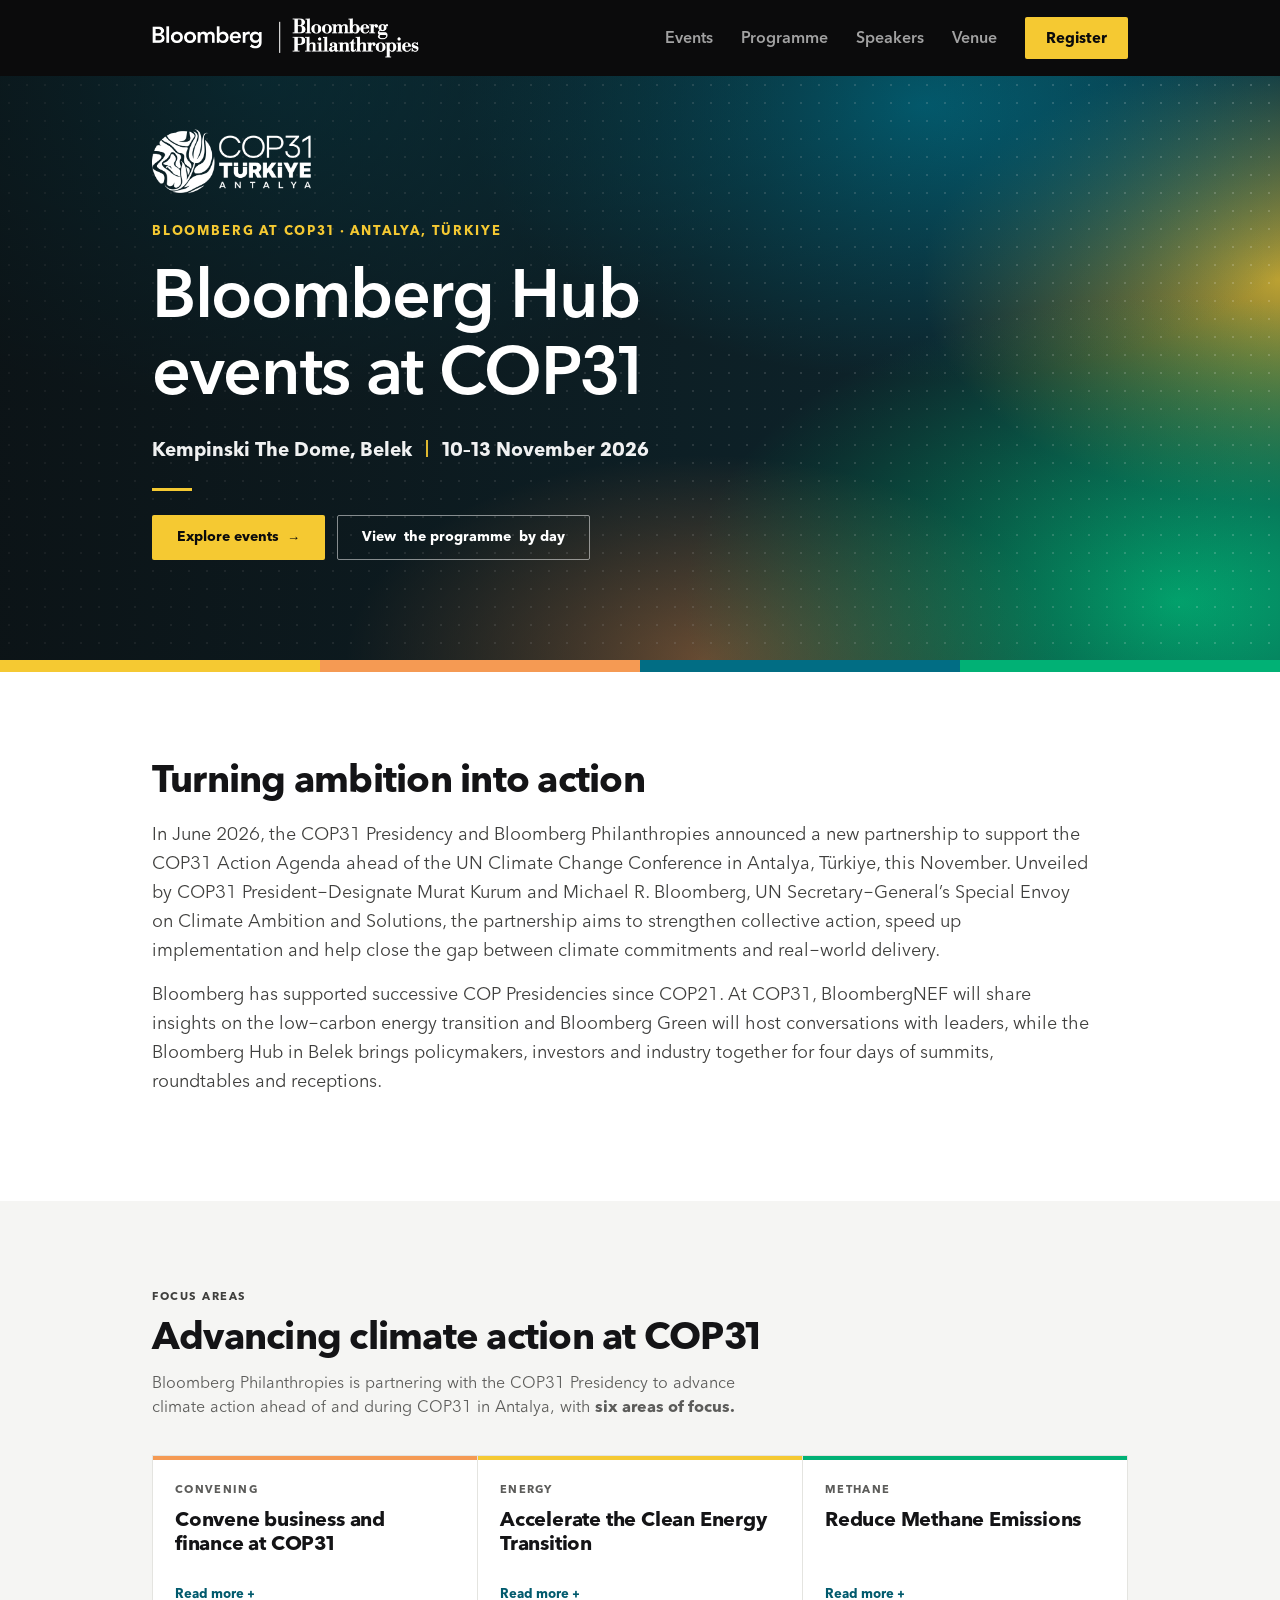
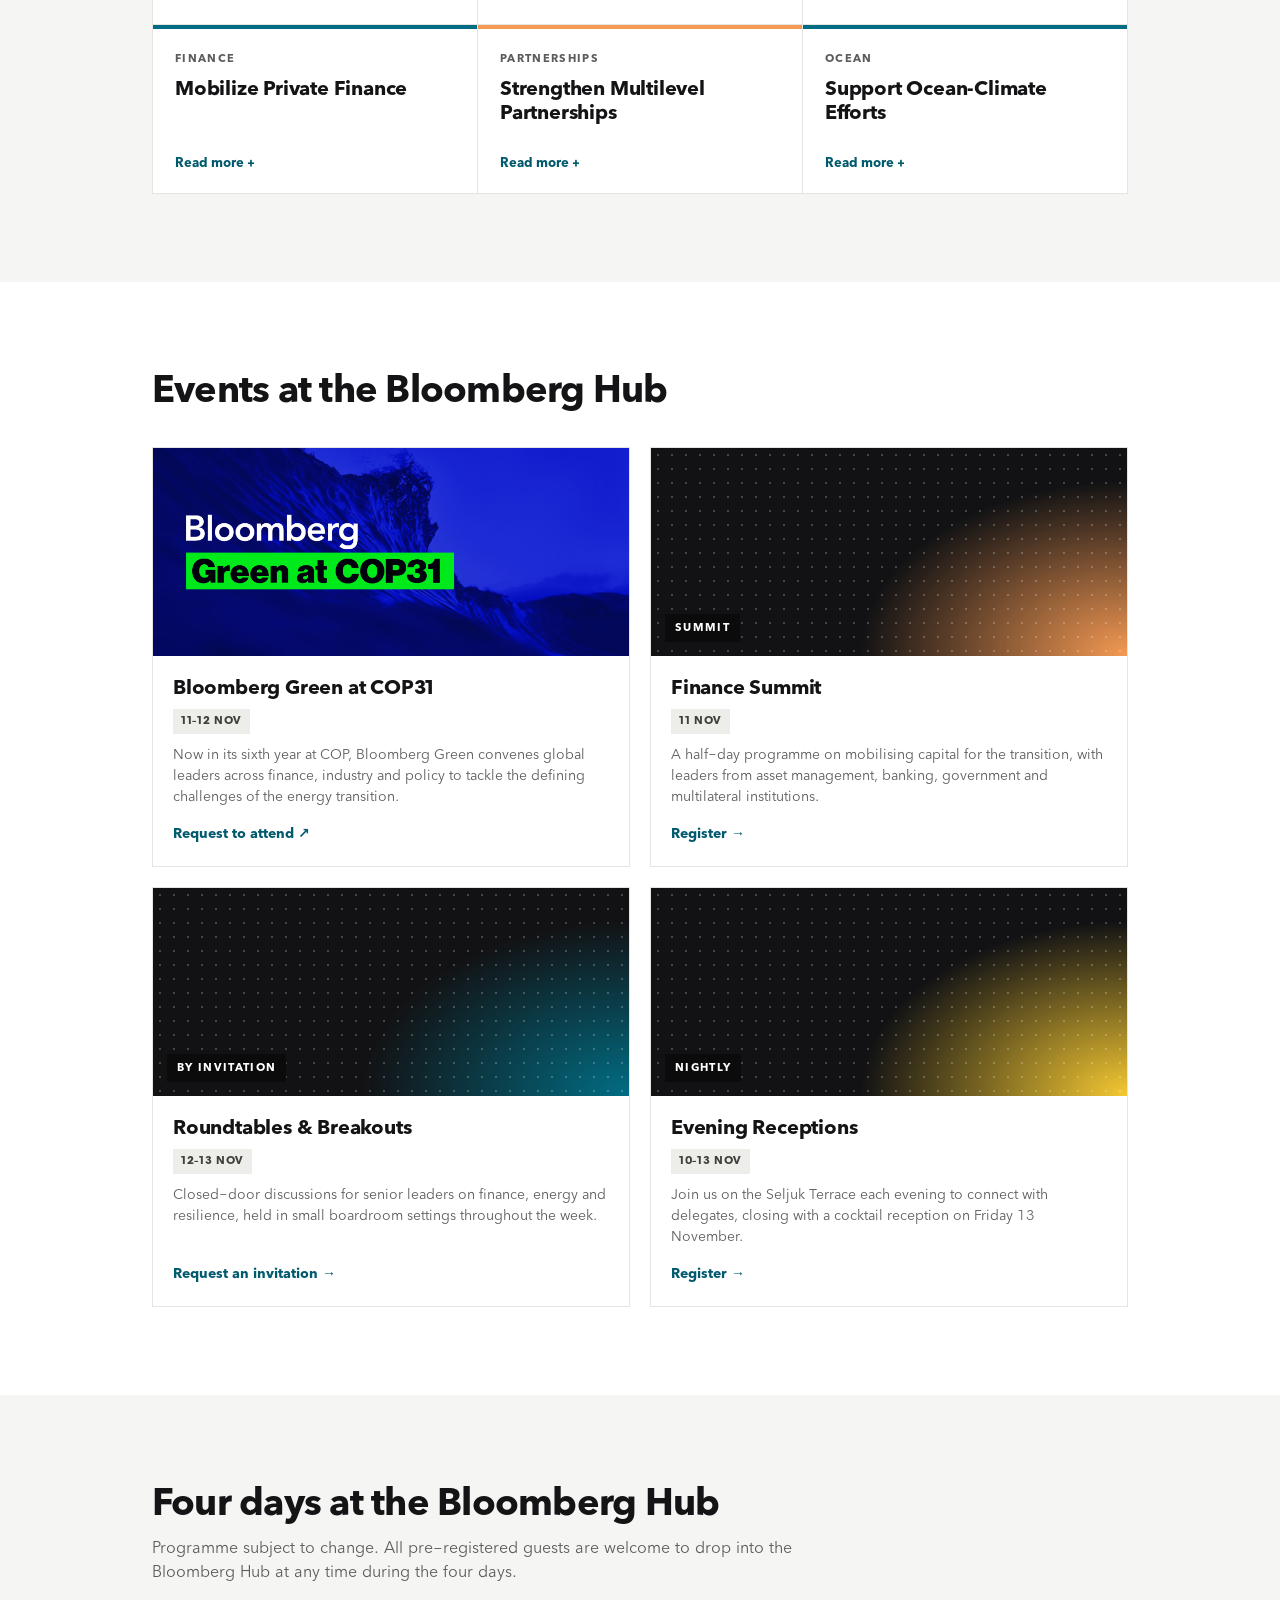
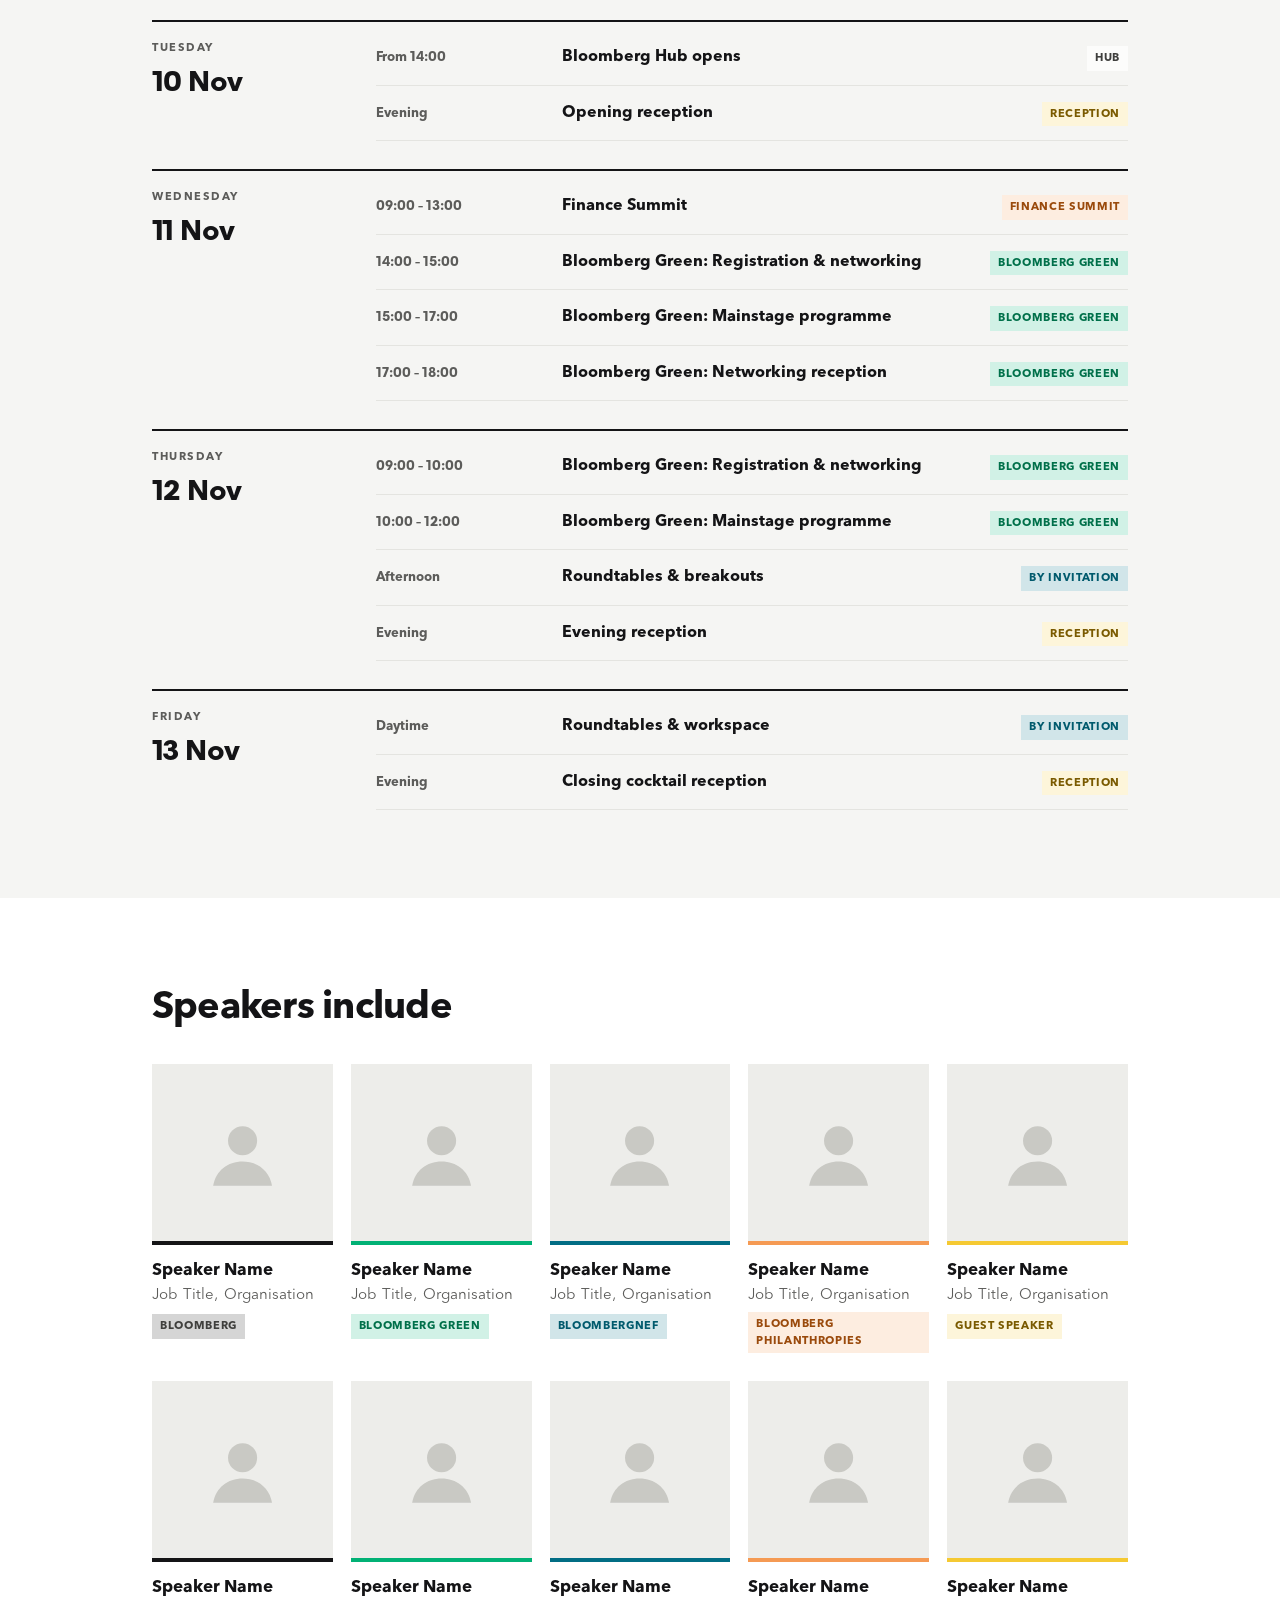
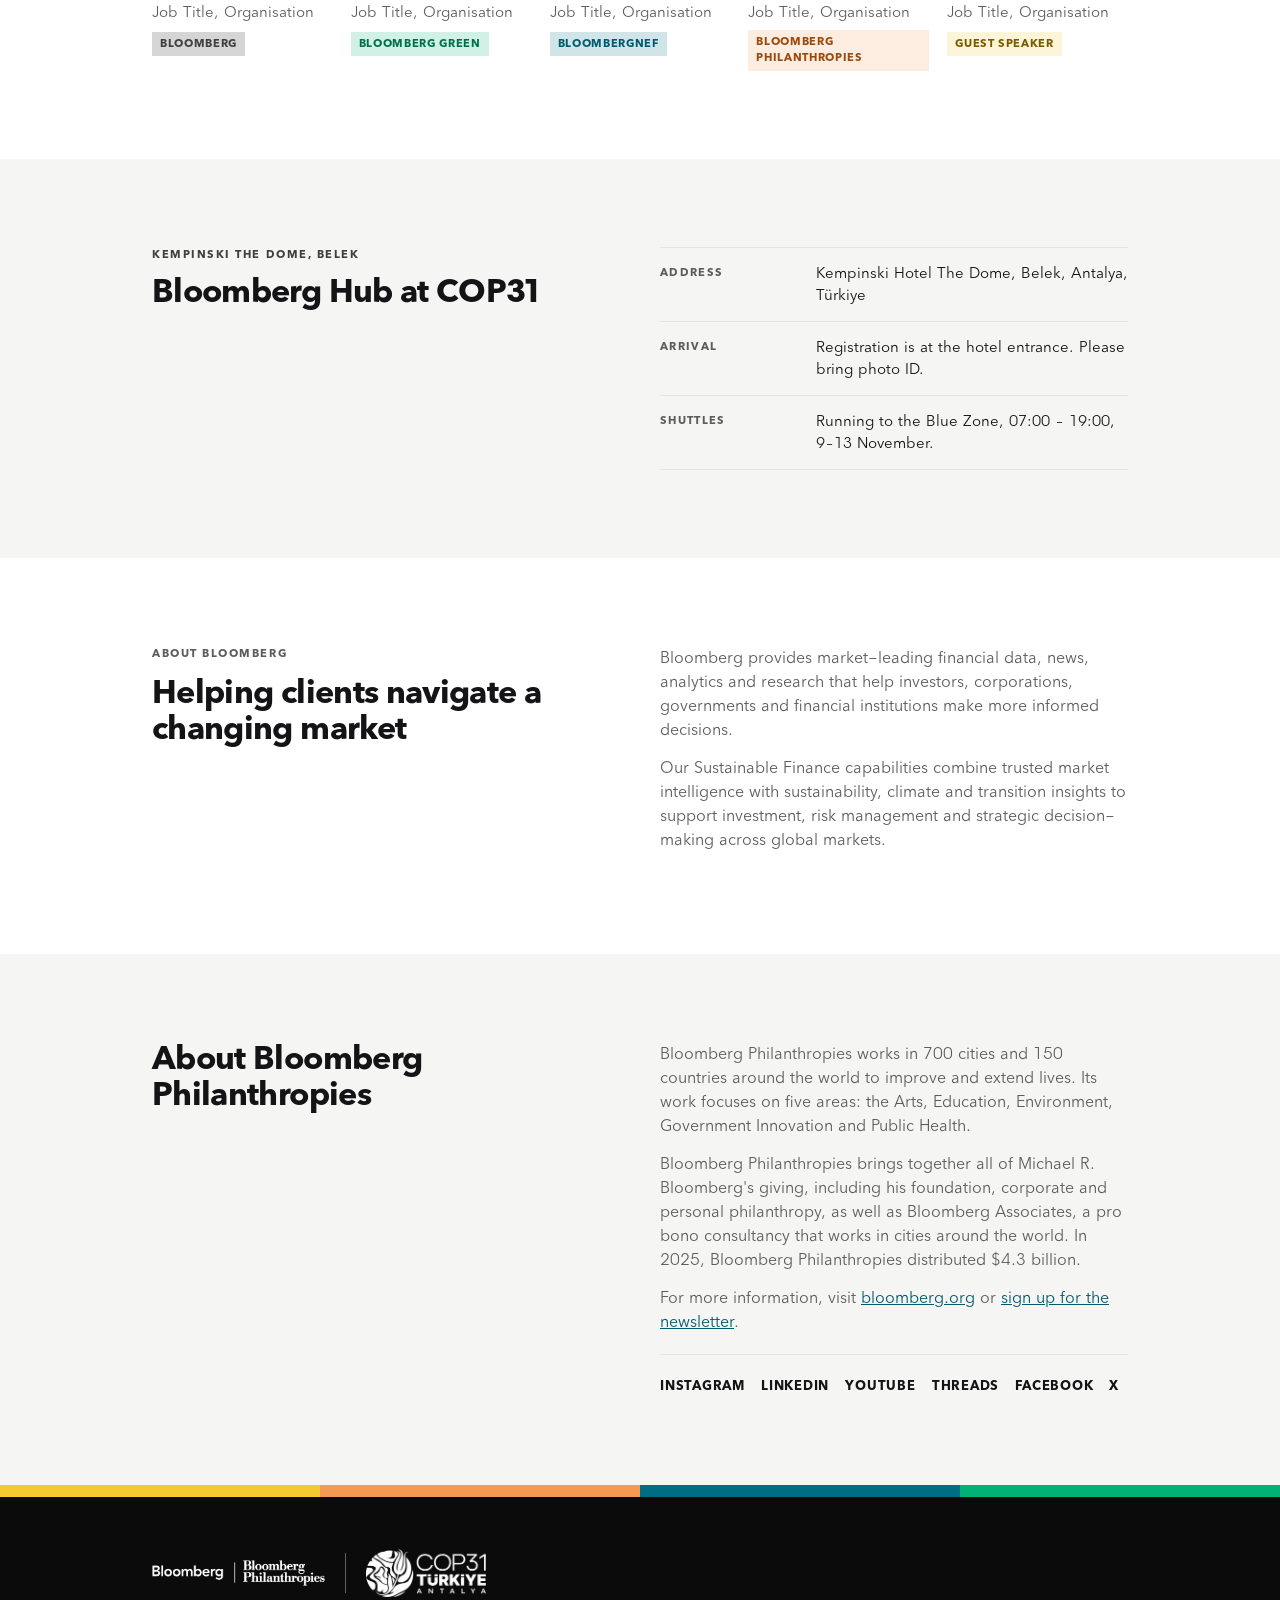
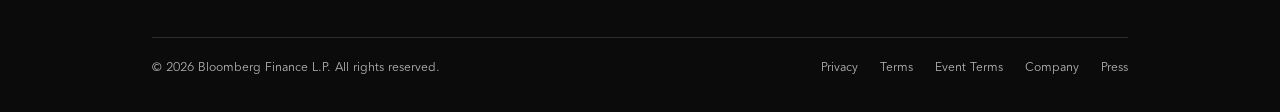
==== index.html @ d419af90 "Social share card" ====
<!doctype html>
<html lang="en">
<head>
  <meta charset="utf-8">
  <meta name="viewport" content="width=device-width, initial-scale=1">
  <title>Bloomberg at COP31 | Antalya, Türkiye</title>
  <meta name="description" content="Bloomberg at COP31 in Antalya, Türkiye, 10–13 November 2026: Bloomberg Green at COP31, the Finance Summit, roundtables and evening receptions.">
  <meta property="og:type" content="website">
  <meta property="og:site_name" content="Bloomberg Hub at COP31">
  <meta property="og:title" content="Bloomberg Hub events at COP31">
  <meta property="og:description" content="Join Bloomberg at the Bloomberg Hub, Kempinski The Dome, Belek, 10–13 November 2026: Bloomberg Green at COP31, the Finance Summit, roundtables and evening receptions.">
  <meta property="og:url" content="https://market-partner-sites.github.io/cop-31-hub/">
  <meta property="og:image" content="https://market-partner-sites.github.io/cop-31-hub/assets/social-card.jpg">
  <meta property="og:image:width" content="1200">
  <meta property="og:image:height" content="630">
  <meta property="og:image:alt" content="Bloomberg Hub events at COP31 – Kempinski The Dome, Belek, 10–13 November 2026">
  <meta name="twitter:card" content="summary_large_image">
  <meta name="twitter:title" content="Bloomberg Hub events at COP31">
  <meta name="twitter:description" content="Join Bloomberg at the Bloomberg Hub, Kempinski The Dome, Belek, 10–13 November 2026: Bloomberg Green at COP31, the Finance Summit, roundtables and evening receptions.">
  <meta name="twitter:image" content="https://market-partner-sites.github.io/cop-31-hub/assets/social-card.jpg">
  <link rel="icon" href="assets/favicon.ico" sizes="any">
  <link rel="icon" type="image/png" sizes="32x32" href="assets/favicon-32.png">
  <meta name="theme-color" content="#000000">
  <link rel="stylesheet" href="assets/styles.css">
</head>
<body>
<a class="skip" href="#main">Skip to content</a>

<header class="topnav">
  <div class="container">
    <a class="brand" href="index.html" aria-label="Bloomberg at COP31 home">
      <img src="assets/bloomberg-lockup-white.png" alt="Bloomberg | Bloomberg Philanthropies">
    </a>
    <button type="button" class="menu-toggle" aria-expanded="false" aria-controls="site-menu" aria-label="Open menu">
      <span></span><span></span><span></span>
    </button>
    <nav class="menu" id="site-menu" aria-label="Main">
      <a href="#events">Events</a>
      <a href="#programme">Programme</a>
      <a href="#speakers">Speakers</a>
      <a href="#venue">Venue</a>
      <a class="btn btn-accent btn-sm" href="#events">Register</a>
    </nav>
  </div>
</header>

<main id="main">

  <!-- ============ HERO ============ -->
  <section class="hero" aria-labelledby="hero-title">
    <div class="hero-media" aria-hidden="true"></div>
    <div class="container">
      <div class="hero-inner">
        <img class="hero-logo" src="assets/cop31-logo-white.png" alt="COP31 Türkiye Antalya">
        <p class="eyebrow">Bloomberg at COP31<span class="hide-mobile"> · Antalya, Türkiye</span></p>
        <h1 id="hero-title">Bloomberg Hub<br> events at COP31</h1>
        <p class="sub">Kempinski The Dome, Belek<span class="sub-sep" aria-hidden="true"></span><span class="visually-hidden">, </span><span class="sub-date">10–13 November 2026</span></p>
        <hr class="rule">
        <div class="actions">
          <a class="btn btn-accent" href="#events">Explore events <span class="arr" aria-hidden="true">→</span></a>
          <a class="btn btn-ghost" href="#programme">View<span class="hide-mobile"> the programme</span> by day</a>
        </div>
      </div>
    </div>
  </section>
  <div class="band" aria-hidden="true"><i></i><i></i><i></i><i></i></div>

  <!-- ============ INTRO ============
       Written from the bloomberg.org press release announcing the COP31
       Presidency / Bloomberg Philanthropies partnership (24 June 2026). -->
  <section class="section intro" aria-labelledby="intro-title">
    <div class="container intro-single">
      <h2 class="h2" id="intro-title">Turning ambition into action</h2>
        <p class="desktop-only">In June 2026, the COP31 Presidency and Bloomberg Philanthropies announced a new partnership to support the COP31 Action Agenda ahead of the UN Climate Change Conference in Antalya, Türkiye, this November. Unveiled by COP31 President-Designate Murat Kurum and Michael R. Bloomberg, UN Secretary-General’s Special Envoy on Climate Ambition and Solutions, the partnership aims to strengthen collective action, speed up implementation and help close the gap between climate commitments and real-world delivery.</p>
        <p class="desktop-only">Bloomberg has supported successive COP Presidencies since COP21. At COP31, BloombergNEF will share insights on the low-carbon energy transition and Bloomberg Green will host conversations with leaders, while the Bloomberg Hub in Belek brings policymakers, investors and industry together for four days of summits, roundtables and receptions.</p>
        <p class="mobile-only">In June 2026, the COP31 Presidency and Bloomberg Philanthropies announced a partnership to support the COP31 Action Agenda in Antalya. Unveiled by COP31 President-Designate Murat Kurum and Michael R. Bloomberg, it aims to speed up implementation and close the gap between climate commitments and real-world delivery.</p>
        <p class="mobile-only">Bloomberg has supported successive COP Presidencies since COP21. At COP31, BloombergNEF, Bloomberg Green and the Bloomberg Hub in Belek bring policymakers, investors and industry together for four days of summits, roundtables and receptions.</p>
    </div>
  </section>

  <!-- ============ FOCUS AREAS ============
       Text from the bloomberg.org press release "COP31 Presidency and Bloomberg
       Philanthropies Announce Partnership to Advance Climate Action Ahead of COP31
       in Antalya" (24 June 2026), as supplied by the client team.
       Card text opens in a modal (#focus-modal); full original text is used. -->
  <section class="section paper" aria-labelledby="themes-title">
    <div class="container">
      <div class="section-head">
        <p class="eyebrow">Focus areas</p>
        <h2 class="h2" id="themes-title">Advancing climate action at COP31</h2>
        <p class="lead">Bloomberg Philanthropies is partnering with the COP31 Presidency to advance climate action ahead of and during COP31 in Antalya, with <strong>six areas of focus.</strong></p>
      </div>
      <div class="themes">
        <button type="button" class="theme" style="--c:var(--orange)" data-focus="focus-1" aria-haspopup="dialog">
          <span class="num">Convening</span>
          <span class="theme-title">Convene business and finance at COP31</span>
          <span class="theme-more">Read more <span aria-hidden="true">+</span></span>
          <template id="focus-1"><p class="num">Convening</p><h3>Convene business and finance at COP31</h3><p>Building on successful engagement at previous COPs, Bloomberg Philanthropies will work with the COP31 Presidency and partners to bring together policymakers, investors, financial institutions, and industry leaders to strengthen collaboration and help mobilize transition finance in support of COP31 priorities, particularly across emerging markets and developing economies. This will complement the COP31 Presidency’s efforts to establish and operationalize the Climate Implementation Bridge (CIB), which seeks to connect climate ambition with implementation by mobilizing investment, advancing practical solutions, and fostering collaboration across sectors and stakeholders.</p></template>
        </button>
        <button type="button" class="theme" style="--c:var(--yellow)" data-focus="focus-2" aria-haspopup="dialog">
          <span class="num">Energy</span>
          <span class="theme-title">Accelerate the Clean Energy Transition</span>
          <span class="theme-more">Read more <span aria-hidden="true">+</span></span>
          <template id="focus-2"><p class="num">Energy</p><h3>Accelerate the Clean Energy Transition</h3><p>The partnership will support COP31 priorities focused on renewable energy deployment and electrification. Through partnerships, convenings, and data-driven analysis, Bloomberg Philanthropies will help strengthen the clean energy industry’s ability to attract investment, inform energy planning and policy decisions, and accelerate implementation in support of a just energy transition.</p></template>
        </button>
        <button type="button" class="theme" style="--c:var(--green)" data-focus="focus-3" aria-haspopup="dialog">
          <span class="num">Methane</span>
          <span class="theme-title">Reduce Methane Emissions</span>
          <span class="theme-more">Read more <span aria-hidden="true">+</span></span>
          <template id="focus-3"><p class="num">Methane</p><h3>Reduce Methane Emissions</h3><p>Bloomberg Philanthropies will support efforts to reduce methane emissions from urban waste systems and across sectors by strengthening emissions detection and monitoring, expanding access to real-time data, supporting rapid response to super-emitter events, and engaging governments and industry to accelerate mitigation.</p></template>
        </button>
        <button type="button" class="theme" style="--c:var(--teal)" data-focus="focus-4" aria-haspopup="dialog">
          <span class="num">Finance</span>
          <span class="theme-title">Mobilize Private Finance</span>
          <span class="theme-more">Read more <span aria-hidden="true">+</span></span>
          <template id="focus-4"><p class="num">Finance</p><h3>Mobilize Private Finance</h3><p>In support of the COP31 Presidency’s efforts, Bloomberg Philanthropies – alongside the Glasgow Financial Alliance for Net Zero (GFANZ) and the Global Capacity Building Coalition (GCBC) – will convene leaders from business, finance, and government to help scale investment in clean energy, industry, and infrastructure. These efforts will focus on strengthening enabling environments, advancing industrial decarbonization, building capacity in emerging markets, and increasing investment opportunities in climate transition and resilience, including through country platforms like the Türkiye Industrial Decarbonization Investment Platform (TIDIP).</p></template>
        </button>
        <button type="button" class="theme" style="--c:var(--orange)" data-focus="focus-5" aria-haspopup="dialog">
          <span class="num">Partnerships</span>
          <span class="theme-title">Strengthen Multilevel Partnerships</span>
          <span class="theme-more">Read more <span aria-hidden="true">+</span></span>
          <template id="focus-5"><p class="num">Partnerships</p><h3>Strengthen Multilevel Partnerships</h3><p>Bloomberg Philanthropies will support collaboration between national and subnational governments through the Coalition for High Ambition Multilevel Partnerships (CHAMP) for Climate Action, helping integrate climate-resilient and sustainable cities and urban waste solutions into broader climate and economic priorities.</p></template>
        </button>
        <button type="button" class="theme" style="--c:var(--teal)" data-focus="focus-6" aria-haspopup="dialog">
          <span class="num">Ocean</span>
          <span class="theme-title">Support Ocean-Climate Efforts</span>
          <span class="theme-more">Read more <span aria-hidden="true">+</span></span>
          <template id="focus-6"><p class="num">Ocean</p><h3>Support Ocean-Climate Efforts</h3><p>Bloomberg Philanthropies will convene partners and elevate the Ocean Pavilion as a platform for science-based ocean-climate solutions, helping make COP31 a milestone for integrating ocean priorities into climate implementation. Priorities will include ocean governance, Blue NDCs, ocean-climate finance, marine protection and resilience, offshore renewable energy, and clean shipping.</p></template>
        </button>
      </div>
    </div>
  </section>

  <!-- ============ EVENTS ============ -->
  <section class="section" id="events" aria-labelledby="events-title">
    <div class="container">
      <div class="section-head">
        <h2 class="h2" id="events-title">Events at the Bloomberg Hub</h2>
      </div>
      <div class="cards">
      <a class="card" href="https://events.bloomberglive.com/event/green-cop-31/summary?RefId=web-tile" target="_blank" rel="noopener" style="--c:var(--green)">
        <div class="thumb thumb-green"><img src="assets/bloomberg-green-cop31-logo.png" alt="Bloomberg Green at COP31"></div>
        <div class="card-body">
          <h3>Bloomberg Green at COP31</h3>
          <div class="chips"><span class="chip">11–12 Nov</span></div>
          <p>Now in its sixth year at COP, Bloomberg Green convenes global leaders across finance, industry and policy to tackle the defining challenges of the energy transition.</p>
          <span class="more">Request to attend <span class="arr" aria-hidden="true">↗</span><span class="visually-hidden"> (opens in a new tab)</span></span>
        </div>
      </a>
      <a class="card" href="register-finance-summit.html" style="--c:var(--orange)">
        <div class="thumb"><span class="label">Summit</span></div>
        <div class="card-body">
          <h3>Finance Summit</h3>
          <div class="chips"><span class="chip">11 Nov</span></div>
          <p>A half-day programme on mobilising capital for the transition, with leaders from asset management, banking, government and multilateral institutions.</p>
          <span class="more">Register <span class="arr" aria-hidden="true">→</span></span>
        </div>
      </a>
      <a class="card" href="register-roundtables.html" style="--c:var(--teal)">
        <div class="thumb"><span class="label">By invitation</span></div>
        <div class="card-body">
          <h3>Roundtables &amp; Breakouts</h3>
          <div class="chips"><span class="chip">12–13 Nov</span></div>
          <p>Closed-door discussions for senior leaders on finance, energy and resilience, held in small boardroom settings throughout the week.</p>
          <span class="more">Request an invitation <span class="arr" aria-hidden="true">→</span></span>
        </div>
      </a>
      <a class="card" href="register-receptions.html" style="--c:var(--yellow)">
        <div class="thumb"><span class="label">Nightly</span></div>
        <div class="card-body">
          <h3>Evening Receptions</h3>
          <div class="chips"><span class="chip">10–13 Nov</span></div>
          <p>Join us on the Seljuk Terrace each evening to connect with delegates, closing with a cocktail reception on Friday 13 November.</p>
          <span class="more">Register <span class="arr" aria-hidden="true">→</span></span>
        </div>
      </a>
      </div>
    </div>
  </section>

  <!-- ============ PROGRAMME ============ -->
  <section class="section paper" id="programme" aria-labelledby="programme-title">
    <div class="container">
      <div class="section-head">
        <h2 class="h2" id="programme-title">Four days at the Bloomberg Hub</h2>
        <p class="lead">Programme subject to change. All pre-registered guests are welcome to drop into the Bloomberg Hub at any time during the four days.</p>
      </div>
      <div class="days">
      <div class="day">
        <div class="day-head"><p class="dow">Tuesday</p><p class="date">10 Nov</p></div>
        <ul class="slots">
          <li class="slot"><span class="time">From 14:00</span><span class="what"><strong>Bloomberg Hub opens</strong></span><span class="tag" style="--c:var(--paper-2);--t:var(--ink-2)">Hub</span></li>
          <li class="slot"><span class="time">Evening</span><span class="what"><strong>Opening reception</strong></span><span class="tag" style="--c:var(--yellow);--t:var(--yellow-text)">Reception</span></li>
        </ul>
      </div>
      <div class="day">
        <div class="day-head"><p class="dow">Wednesday</p><p class="date">11 Nov</p></div>
        <ul class="slots">
          <li class="slot"><span class="time">09:00 – 13:00</span><span class="what"><strong>Finance Summit</strong></span><span class="tag" style="--c:var(--orange);--t:var(--orange-text)">Finance Summit</span></li>
          <li class="slot"><span class="time">14:00 – 15:00</span><span class="what"><strong>Bloomberg Green: Registration &amp; networking</strong></span><span class="tag" style="--c:var(--green);--t:var(--green-text)">Bloomberg Green</span></li>
          <li class="slot"><span class="time">15:00 – 17:00</span><span class="what"><strong>Bloomberg Green: Mainstage programme</strong></span><span class="tag" style="--c:var(--green);--t:var(--green-text)">Bloomberg Green</span></li>
          <li class="slot"><span class="time">17:00 – 18:00</span><span class="what"><strong>Bloomberg Green: Networking reception</strong></span><span class="tag" style="--c:var(--green);--t:var(--green-text)">Bloomberg Green</span></li>
        </ul>
      </div>
      <div class="day">
        <div class="day-head"><p class="dow">Thursday</p><p class="date">12 Nov</p></div>
        <ul class="slots">
          <li class="slot"><span class="time">09:00 – 10:00</span><span class="what"><strong>Bloomberg Green: Registration &amp; networking</strong></span><span class="tag" style="--c:var(--green);--t:var(--green-text)">Bloomberg Green</span></li>
          <li class="slot"><span class="time">10:00 – 12:00</span><span class="what"><strong>Bloomberg Green: Mainstage programme</strong></span><span class="tag" style="--c:var(--green);--t:var(--green-text)">Bloomberg Green</span></li>
          <li class="slot"><span class="time">Afternoon</span><span class="what"><strong>Roundtables &amp; breakouts</strong></span><span class="tag" style="--c:var(--teal);--t:var(--teal-text)">By invitation</span></li>
          <li class="slot"><span class="time">Evening</span><span class="what"><strong>Evening reception</strong></span><span class="tag" style="--c:var(--yellow);--t:var(--yellow-text)">Reception</span></li>
        </ul>
      </div>
      <div class="day">
        <div class="day-head"><p class="dow">Friday</p><p class="date">13 Nov</p></div>
        <ul class="slots">
          <li class="slot"><span class="time">Daytime</span><span class="what"><strong>Roundtables &amp; workspace</strong></span><span class="tag" style="--c:var(--teal);--t:var(--teal-text)">By invitation</span></li>
          <li class="slot"><span class="time">Evening</span><span class="what"><strong>Closing cocktail reception</strong></span><span class="tag" style="--c:var(--yellow);--t:var(--yellow-text)">Reception</span></li>
        </ul>
      </div>
      </div>
    </div>
  </section>

  <!-- ============ SPEAKERS ============ -->
  <section class="section" id="speakers" aria-labelledby="speakers-title">
    <div class="container">
      <div class="section-head">
        <h2 class="h2" id="speakers-title">Speakers include</h2>
      </div>
      <div class="speakers">
      <article class="speaker" style="--c:var(--ink)">
        <div class="photo"><svg viewBox="0 0 24 24" fill="currentColor" aria-hidden="true"><circle cx="12" cy="8" r="4.2"/><path d="M3.5 21c.8-4.4 4.2-7 8.5-7s7.7 2.6 8.5 7z"/></svg></div>
        <h3>Speaker Name</h3>
        <p>Job Title, Organisation</p>
        <span class="tag" style="--c:var(--ink);--t:var(--ink-2)">Bloomberg</span>
      </article>
      <article class="speaker" style="--c:var(--green)">
        <div class="photo"><svg viewBox="0 0 24 24" fill="currentColor" aria-hidden="true"><circle cx="12" cy="8" r="4.2"/><path d="M3.5 21c.8-4.4 4.2-7 8.5-7s7.7 2.6 8.5 7z"/></svg></div>
        <h3>Speaker Name</h3>
        <p>Job Title, Organisation</p>
        <span class="tag" style="--c:var(--green);--t:var(--green-text)">Bloomberg Green</span>
      </article>
      <article class="speaker" style="--c:var(--teal)">
        <div class="photo"><svg viewBox="0 0 24 24" fill="currentColor" aria-hidden="true"><circle cx="12" cy="8" r="4.2"/><path d="M3.5 21c.8-4.4 4.2-7 8.5-7s7.7 2.6 8.5 7z"/></svg></div>
        <h3>Speaker Name</h3>
        <p>Job Title, Organisation</p>
        <span class="tag" style="--c:var(--teal);--t:var(--teal-text)">BloombergNEF</span>
      </article>
      <article class="speaker" style="--c:var(--orange)">
        <div class="photo"><svg viewBox="0 0 24 24" fill="currentColor" aria-hidden="true"><circle cx="12" cy="8" r="4.2"/><path d="M3.5 21c.8-4.4 4.2-7 8.5-7s7.7 2.6 8.5 7z"/></svg></div>
        <h3>Speaker Name</h3>
        <p>Job Title, Organisation</p>
        <span class="tag" style="--c:var(--orange);--t:var(--orange-text)">Bloomberg Philanthropies</span>
      </article>
      <article class="speaker" style="--c:var(--yellow)">
        <div class="photo"><svg viewBox="0 0 24 24" fill="currentColor" aria-hidden="true"><circle cx="12" cy="8" r="4.2"/><path d="M3.5 21c.8-4.4 4.2-7 8.5-7s7.7 2.6 8.5 7z"/></svg></div>
        <h3>Speaker Name</h3>
        <p>Job Title, Organisation</p>
        <span class="tag" style="--c:var(--yellow);--t:var(--yellow-text)">Guest speaker</span>
      </article>
      <article class="speaker" style="--c:var(--ink)">
        <div class="photo"><svg viewBox="0 0 24 24" fill="currentColor" aria-hidden="true"><circle cx="12" cy="8" r="4.2"/><path d="M3.5 21c.8-4.4 4.2-7 8.5-7s7.7 2.6 8.5 7z"/></svg></div>
        <h3>Speaker Name</h3>
        <p>Job Title, Organisation</p>
        <span class="tag" style="--c:var(--ink);--t:var(--ink-2)">Bloomberg</span>
      </article>
      <article class="speaker" style="--c:var(--green)">
        <div class="photo"><svg viewBox="0 0 24 24" fill="currentColor" aria-hidden="true"><circle cx="12" cy="8" r="4.2"/><path d="M3.5 21c.8-4.4 4.2-7 8.5-7s7.7 2.6 8.5 7z"/></svg></div>
        <h3>Speaker Name</h3>
        <p>Job Title, Organisation</p>
        <span class="tag" style="--c:var(--green);--t:var(--green-text)">Bloomberg Green</span>
      </article>
      <article class="speaker" style="--c:var(--teal)">
        <div class="photo"><svg viewBox="0 0 24 24" fill="currentColor" aria-hidden="true"><circle cx="12" cy="8" r="4.2"/><path d="M3.5 21c.8-4.4 4.2-7 8.5-7s7.7 2.6 8.5 7z"/></svg></div>
        <h3>Speaker Name</h3>
        <p>Job Title, Organisation</p>
        <span class="tag" style="--c:var(--teal);--t:var(--teal-text)">BloombergNEF</span>
      </article>
      <article class="speaker" style="--c:var(--orange)">
        <div class="photo"><svg viewBox="0 0 24 24" fill="currentColor" aria-hidden="true"><circle cx="12" cy="8" r="4.2"/><path d="M3.5 21c.8-4.4 4.2-7 8.5-7s7.7 2.6 8.5 7z"/></svg></div>
        <h3>Speaker Name</h3>
        <p>Job Title, Organisation</p>
        <span class="tag" style="--c:var(--orange);--t:var(--orange-text)">Bloomberg Philanthropies</span>
      </article>
      <article class="speaker" style="--c:var(--yellow)">
        <div class="photo"><svg viewBox="0 0 24 24" fill="currentColor" aria-hidden="true"><circle cx="12" cy="8" r="4.2"/><path d="M3.5 21c.8-4.4 4.2-7 8.5-7s7.7 2.6 8.5 7z"/></svg></div>
        <h3>Speaker Name</h3>
        <p>Job Title, Organisation</p>
        <span class="tag" style="--c:var(--yellow);--t:var(--yellow-text)">Guest speaker</span>
      </article>
      </div>
    </div>
  </section>

  <!-- ============ VENUE ============ -->
  <section class="section paper" id="venue" aria-labelledby="venue-title">
    <div class="container venue">
      <div>
        <p class="eyebrow">Kempinski The Dome, Belek</p>
        <h2 class="h2" id="venue-title">Bloomberg Hub at COP31</h2>
      </div>
      <dl class="facts">
        <div><dt>Address</dt><dd>Kempinski Hotel The Dome, Belek, Antalya, Türkiye</dd></div>
        <div><dt>Arrival</dt><dd>Registration is at the hotel entrance. Please bring photo ID.</dd></div>
        <div><dt>Shuttles</dt><dd>Running to the Blue Zone, 07:00 – 19:00, 9–13 November.</dd></div>
      </dl>
    </div>
  </section>

  <!-- ============ ABOUT ============ -->
  <section class="section" aria-labelledby="about-title">
    <div class="container about">
      <div>
        <p class="eyebrow">About Bloomberg</p>
        <h2 class="h2" id="about-title">Helping clients navigate a changing market</h2>
      </div>
      <div>
        <p>Bloomberg provides market-leading financial data, news, analytics and research that help investors, corporations, governments and financial institutions make more informed decisions.</p>
        <p>Our Sustainable Finance capabilities combine trusted market intelligence with sustainability, climate and transition insights to support investment, risk management and strategic decision-making across global markets.</p>
      </div>
    </div>
  </section>

  <!-- ============ ABOUT BLOOMBERG PHILANTHROPIES ============
       Paraphrased from the boilerplate on bloomberg.org press releases
       (COP31 Presidency partnership announcement, 24 June 2026).
       Swap in the official boilerplate text before launch. -->
  <section class="section paper" aria-labelledby="bp-title">
    <div class="container about">
      <div>
        <h2 class="h2" id="bp-title">About Bloomberg Philanthropies</h2>
      </div>
      <div>
        <p>Bloomberg Philanthropies works in 700 cities and 150 countries around the world to improve and extend lives. Its work focuses on five areas: the Arts, Education, Environment, Government Innovation and Public Health.</p>
        <p>Bloomberg Philanthropies brings together all of Michael R. Bloomberg's giving, including his foundation, corporate and personal philanthropy, as well as Bloomberg Associates, a pro bono consultancy that works in cities around the world. In 2025, Bloomberg Philanthropies distributed $4.3 billion.</p>
        <p>For more information, visit <a href="https://www.bloomberg.org/" target="_blank" rel="noopener">bloomberg.org</a> or <a href="https://www.bloomberg.org/sign-up/" target="_blank" rel="noopener">sign up for the newsletter</a>.</p>
        <ul class="social" aria-label="Bloomberg Philanthropies on social media">
          <li><a href="https://www.instagram.com/bloombergdotorg/" target="_blank" rel="noopener">Instagram<span class="visually-hidden"> (opens in a new tab)</span></a></li>
          <li><a href="https://www.linkedin.com/company/bloomberg-philanthropies" target="_blank" rel="noopener">LinkedIn<span class="visually-hidden"> (opens in a new tab)</span></a></li>
          <li><a href="https://www.youtube.com/@bloombergdotorg" target="_blank" rel="noopener">YouTube<span class="visually-hidden"> (opens in a new tab)</span></a></li>
          <li><a href="https://www.threads.net/@bloombergdotorg" target="_blank" rel="noopener">Threads<span class="visually-hidden"> (opens in a new tab)</span></a></li>
          <li><a href="https://www.facebook.com/bloombergdotorg/" target="_blank" rel="noopener">Facebook<span class="visually-hidden"> (opens in a new tab)</span></a></li>
          <li><a href="https://twitter.com/bloombergdotorg" target="_blank" rel="noopener">X<span class="visually-hidden"> (opens in a new tab)</span></a></li>
        </ul>
      </div>
    </div>
  </section>

</main>

<div class="band" aria-hidden="true"><i></i><i></i><i></i><i></i></div>
<footer class="footer">
  <div class="container">
    <div class="footer-top">
      <div class="footer-logos">
        <img class="bb" src="assets/bloomberg-lockup-white.png" alt="Bloomberg | Bloomberg Philanthropies">
        <span class="sep" aria-hidden="true"></span>
        <img class="cop" src="assets/cop31-logo-white.png" alt="COP31 Türkiye Antalya">
      </div>
    </div>
    <div class="footer-legal">
      <span>© 2026 Bloomberg Finance L.P. All rights reserved.</span>
      <ul>
        <li><a href="https://www.bloomberg.com/notices/privacy/">Privacy</a></li>
        <li><a href="https://www.bloomberg.com/notices/tos/">Terms</a></li>
        <li><a href="https://www.bloomberg.com/notices/event-code-of-conduct/">Event Terms</a></li>
        <li><a href="https://www.bloomberg.com/company/">Company</a></li>
        <li><a href="https://www.bloomberg.com/company/press/">Press</a></li>
      </ul>
    </div>
  </div>
</footer>


<dialog class="focus-modal" id="focus-modal" aria-labelledby="focus-modal-title">
  <button type="button" class="focus-close" aria-label="Close">×</button>
  <div class="focus-content"></div>
</dialog>
<script>
(function () {
  var dlg = document.getElementById('focus-modal');
  if (!dlg || !dlg.showModal) return;
  var content = dlg.querySelector('.focus-content');
  document.querySelectorAll('[data-focus]').forEach(function (btn) {
    btn.addEventListener('click', function () {
      var tpl = document.getElementById(btn.getAttribute('data-focus'));
      content.innerHTML = tpl.innerHTML;
      var h = content.querySelector('h3'); if (h) h.id = 'focus-modal-title';
      dlg.style.setProperty('--c', getComputedStyle(btn).getPropertyValue('--c'));
      dlg.showModal();
    });
  });
  dlg.querySelector('.focus-close').addEventListener('click', function () { dlg.close(); });
  dlg.addEventListener('click', function (e) { if (e.target === dlg) dlg.close(); });
})();
</script>
<script src="assets/nav.js"></script>
</body>
</html>
---- assets/styles.css ----
/* ==========================================================================
   Bloomberg at COP31 — microsite styles
   Layout & type system modelled on Bloomberg event pages (e.g. Bloomberg at
   New York Climate Week 2026). Accent colours from the COP31 lanyard slide.
   ========================================================================== */

/* ---------- Avenir Next P for BBG (Bloomberg licensed font, web files in assets/fonts) ---------- */
@font-face {
  font-family: "AvenirNextPForBBG";
  src: url("fonts/AvenirNextPForBBG-Regular.woff2") format("woff2");
  font-weight: 400; font-style: normal; font-display: swap;
}
@font-face {
  font-family: "AvenirNextPForBBG";
  src: url("fonts/AvenirNextPForBBG-Regular.woff2") format("woff2");
  font-weight: 500; font-style: normal; font-display: swap;
}
@font-face {
  font-family: "AvenirNextPForBBG";
  src: url("fonts/AvenirNextPForBBG-Demi.woff2") format("woff2");
  font-weight: 600; font-style: normal; font-display: swap;
}
@font-face {
  font-family: "AvenirNextPForBBG";
  src: url("fonts/AvenirNextPForBBG-Bold.woff2") format("woff2");
  font-weight: 700; font-style: normal; font-display: swap;
}

:root {
  /* Bloomberg event neutrals */
  --black:   #0B0B0C;
  --ink:     #141416;
  --ink-2:   #3F3F3D;
  --grey:    #5C5C5A;
  --grey-2:  #6F6F6D;
  --line:    #E4E4E0;
  --paper:   #F5F5F3;
  --paper-2: #EDEDEA;
  --white:   #FFFFFF;

  /* COP31 lanyard accents */
  --yellow: #F5C932;
  --orange: #F59A53;
  --teal:   #016D84;
  --green:  #01B175;

  /* Accessible text versions of the accents (on white) */
  --yellow-text: #7A5A00;
  --orange-text: #9A4A0C;
  --teal-text:   #015A6D;
  --green-text:  #00704A;
  --link: var(--teal-text);

  --container: 1040px;
  --gutter: clamp(16px, 4vw, 32px);
  --radius: 2px;

  /* Same stack as Bloomberg event pages (e.g. Climate Week 2026): Avenir Next P for BBG, then Helvetica Neue. */
  --font: "AvenirNextPForBBG", "Avenir Next P for BBG", BBGAvenir, "Helvetica Neue", Helvetica, Arial, -apple-system, system-ui, sans-serif;
}

*, *::before, *::after { box-sizing: border-box; }
html { scroll-behavior: smooth; scroll-padding-top: 80px; -webkit-text-size-adjust: 100%; }
body { margin: 0; font-family: var(--font); font-size: 16px; line-height: 1.5; color: var(--ink); background: var(--white); -webkit-font-smoothing: antialiased; }
img { max-width: 100%; display: block; }
a { color: var(--link); }
:focus-visible { outline: 2px solid var(--teal); outline-offset: 3px; }
.container { width: 100%; max-width: var(--container); margin: 0 auto; padding: 0 var(--gutter); }
.skip { position: absolute; left: -999px; top: 8px; background: var(--white); color: var(--ink); padding: 12px 18px; font-weight: 700; z-index: 100; }
.skip:focus { left: 8px; }
.visually-hidden { position: absolute !important; width: 1px; height: 1px; overflow: hidden; clip: rect(0 0 0 0); white-space: nowrap; }

/* Dummy content flag — remove before launch */
.dummy { outline: 1px dashed rgba(1,109,132,.0); }

/* ---------- Type ---------- */
.eyebrow { margin: 0 0 12px; font-size: 11px; font-weight: 700; letter-spacing: .14em; text-transform: uppercase; color: var(--ink-2); }
h1, h2, h3 { margin: 0; color: var(--ink); }
.h2 { font-size: clamp(27px, 3.6vw, 37.8px); font-weight: 700; letter-spacing: -.02em; line-height: 1.1; margin-bottom: 12px; }
.lead { margin: 0; max-width: 640px; color: var(--grey); font-size: 16px; }
.section { padding: clamp(56px, 8vw, 88px) 0; }
.section.paper { background: var(--paper); }
.section-head { margin-bottom: 36px; }

/* ---------- Buttons ---------- */
.btn { display: inline-flex; align-items: center; gap: 8px; font: inherit; font-size: 14px; font-weight: 700; padding: 13px 24px; border-radius: var(--radius); border: 1px solid transparent; text-decoration: none; cursor: pointer; line-height: 1.2; transition: background .15s, color .15s, border-color .15s; }
.btn .arr { font-size: 13px; }
.btn-accent { background: var(--yellow); color: var(--black); }
.btn-accent:hover { background: #FFD94F; }
.btn-dark { background: var(--ink); color: var(--white); }
.btn-dark:hover { background: #2B2B2E; }
.btn-outline { background: transparent; color: var(--ink); border-color: rgba(20,20,22,.52); }
.btn-outline:hover { border-color: var(--ink); background: var(--ink); color: var(--white); }
.btn-ghost { background: transparent; color: var(--white); border-color: rgba(255,255,255,.5); }
.btn-ghost:hover { border-color: var(--white); background: rgba(255,255,255,.08); }
.btn-sm { padding: 10px 18px; font-size: 13px; }

/* ---------- Top nav ---------- */
.topnav { position: sticky; top: 0; z-index: 50; background: var(--black); }
.topnav .container { display: flex; align-items: center; justify-content: space-between; gap: 20px; min-height: 76px; }
.brand { display: flex; align-items: center; gap: 12px; text-decoration: none; color: var(--white); min-width: 0; }
.brand img { height: 40.1px; width: auto; }
.brand .sep { width: 1px; height: 22px; background: rgba(255,255,255,.45); flex: none; }
.brand .event { font-size: 17px; font-weight: 400; white-space: nowrap; letter-spacing: -.01em; }
.menu { display: flex; align-items: center; gap: 28px; }
.menu .btn-sm { font-size: 15px; padding: 11px 20px; }
.menu a:not(.btn) { color: rgba(255,255,255,.62); font-size: 16px; font-weight: 600; text-decoration: none; padding: 6px 0; }
.menu a:not(.btn):hover, .menu a[aria-current="page"] { color: var(--white); }
.menu-toggle { display: none; width: 44px; height: 44px; padding: 10px; border: 0; background: transparent; cursor: pointer; flex-direction: column; justify-content: center; gap: 6px; }
.menu-toggle span { display: block; height: 2px; width: 24px; background: var(--white); transition: transform .2s, opacity .2s; }
.menu-toggle[aria-expanded="true"] span:nth-child(1) { transform: translateY(8px) rotate(45deg); }
.menu-toggle[aria-expanded="true"] span:nth-child(2) { opacity: 0; }
.menu-toggle[aria-expanded="true"] span:nth-child(3) { transform: translateY(-8px) rotate(-45deg); }
@media (max-width: 900px) {
  .menu-toggle { display: flex; }
  .menu { display: none; position: absolute; top: 100%; left: 0; right: 0; flex-direction: column; align-items: stretch; gap: 0; background: var(--black); padding: 8px var(--gutter) 24px; border-top: 1px solid rgba(255,255,255,.12); box-shadow: 0 16px 30px rgba(0,0,0,.35); }
  .menu.open { display: flex; }
  .menu a:not(.btn) { display: block; padding: 16px 0; font-size: 18px; color: var(--white); border-bottom: 1px solid rgba(255,255,255,.12); }
  .menu .btn-sm { margin-top: 20px; justify-content: center; padding: 14px 20px; font-size: 16px; }
}
@media (max-width: 520px) { .brand .event { display: none; } .brand .sep { display: none; } .brand img { height: 28.8px; } }

/* ---------- Hero ---------- */
.hero { position: relative; color: var(--white); background: var(--black); overflow: hidden; }
/* Placeholder visual: dot grid + lanyard-colour glow.
   DEVELOPER: swap .hero-media background for approved photography. */
.hero-media { position: absolute; inset: 0;
  background:
    radial-gradient(rgba(255,255,255,.18) 1px, transparent 1.4px) 0 0 / 18px 18px,
    radial-gradient(55% 75% at 92% 90%, rgba(1,177,117,.95), transparent 70%),
    radial-gradient(50% 65% at 72% 5%, rgba(1,109,132,1), transparent 72%),
    radial-gradient(40% 55% at 100% 35%, rgba(245,201,50,.75), transparent 70%),
    radial-gradient(40% 50% at 55% 100%, rgba(245,154,83,.6), transparent 70%),
    radial-gradient(60% 80% at 20% 0%, rgba(1,109,132,.55), transparent 70%),
    #0E2A33;
}
.hero-media::after { content: ""; position: absolute; inset: 0; background: linear-gradient(90deg, rgba(11,11,12,.72) 0%, rgba(11,11,12,.42) 45%, rgba(11,11,12,0) 100%); }
.hero .container { position: relative; z-index: 1; padding-top: clamp(36px, 4.2vw, 53px); padding-bottom: clamp(72px, 8vw, 100px); }
.hero-inner { max-width: 620px; }
.hero .eyebrow { color: var(--yellow); font-size: 13px; margin-bottom: 16px; }
.hero h1 { color: var(--white); font-size: clamp(40px, 6.2vw, 68px); font-weight: 600; letter-spacing: -.02em; line-height: 1.14; margin-bottom: 24px; }
.hero .sub { font-size: clamp(16px, 1.7vw, 19px); font-weight: 700; margin: 0 0 10px; }
.hero p { margin: 0 0 14px; color: rgba(255,255,255,.94); }
.rule { width: 40px; height: 3px; background: var(--yellow); margin: 24px 0; border: 0; }
.hero-logo { height: 64px; width: auto; margin-bottom: 28px; }
.hero-meta { display: flex; flex-wrap: wrap; gap: 8px 28px; margin: 0 0 28px; padding: 0; list-style: none; font-weight: 600; font-size: 15px; }
.hero-meta li { display: flex; align-items: center; }
.hero-meta li::before { content: ""; flex: none; width: 18px; height: 18px; margin-right: 6px; background: var(--c); -webkit-mask: url("data:image/svg+xml,%3Csvg xmlns='http://www.w3.org/2000/svg' viewBox='0 0 24 24'%3E%3Cpath d='M12 2C8.1 2 5 5.1 5 9c0 5.2 7 13 7 13s7-7.8 7-13c0-3.9-3.1-7-7-7zm0 9.5A2.5 2.5 0 1 1 12 6.5a2.5 2.5 0 0 1 0 5z'/%3E%3C/svg%3E") center / contain no-repeat; mask: url("data:image/svg+xml,%3Csvg xmlns='http://www.w3.org/2000/svg' viewBox='0 0 24 24'%3E%3Cpath d='M12 2C8.1 2 5 5.1 5 9c0 5.2 7 13 7 13s7-7.8 7-13c0-3.9-3.1-7-7-7zm0 9.5A2.5 2.5 0 1 1 12 6.5a2.5 2.5 0 0 1 0 5z'/%3E%3C/svg%3E") center / contain no-repeat; }
.actions { display: flex; flex-wrap: wrap; gap: 12px; }

/* Lanyard band */
.band { display: block; height: 12px;
  background: linear-gradient(90deg, var(--yellow) 0 25%, var(--orange) 25% 50%, var(--teal) 50% 75%, var(--green) 75% 100%) 0 0 / 100vw 100% repeat-x;
  animation: band-drift 150s linear infinite; }
.band i { display: none; }
@keyframes band-drift { from { background-position: 0 0; } to { background-position: 100vw 0; } }
@media (prefers-reduced-motion: reduce) { .band { animation: none; } }
.band i:nth-child(1) { background: var(--yellow); } .band i:nth-child(2) { background: var(--orange); }
.band i:nth-child(3) { background: var(--teal); }   .band i:nth-child(4) { background: var(--green); }

/* ---------- Themes (joined cards) ---------- */
.themes { display: grid; grid-template-columns: repeat(3, minmax(0, 1fr)); gap: 1px; background: var(--line); border: 1px solid var(--line); }
.theme { background: var(--white); padding: 22px 22px 20px; border: 0; border-top: 4px solid var(--c); font: inherit; color: inherit; text-align: left; cursor: pointer; display: flex; flex-direction: column; gap: 10px; min-height: 168px; transition: background .15s; }
.theme:hover { background: var(--paper); }
.theme:focus-visible { outline: 2px solid var(--ink); outline-offset: -2px; }
.theme .num { display: block; font-size: 11px; font-weight: 700; letter-spacing: .12em; text-transform: uppercase; color: var(--grey); margin: 0; }
.theme-title { display: block; font-size: 20px; font-weight: 700; letter-spacing: -.01em; line-height: 1.2; color: var(--ink); }
.theme-more { margin-top: auto; font-size: 13px; font-weight: 700; color: var(--link); }
.theme:hover .theme-more { text-decoration: underline; }
.focus-modal { width: min(640px, calc(100vw - 32px)); max-height: calc(100vh - 48px); border: 0; border-top: 6px solid var(--c, var(--teal)); padding: 36px 36px 32px; color: var(--ink); background: var(--white); box-shadow: 0 24px 60px rgba(0,0,0,.25); }
.focus-modal::backdrop { background: rgba(11,11,12,.6); }
.focus-modal .num { font-size: 11px; font-weight: 700; letter-spacing: .12em; text-transform: uppercase; color: var(--grey); margin: 0 0 12px; }
.focus-modal h3 { font-size: 26px; font-weight: 700; letter-spacing: -.01em; line-height: 1.2; margin: 0 0 14px; padding-right: 32px; }
.focus-modal p:last-child { margin: 0; font-size: 16px; line-height: 1.65; color: var(--ink-2); }
.focus-close { position: absolute; top: 14px; right: 16px; width: 36px; height: 36px; border: 0; background: transparent; font-size: 28px; line-height: 1; color: var(--ink); cursor: pointer; }
.focus-close:hover { background: var(--paper); }
@media (max-width: 560px) { .focus-modal { padding: 28px 22px 24px; } .focus-modal h3 { font-size: 22px; } }
.source { margin: 16px 0 0; font-size: 12px; color: var(--grey); }
@media (max-width: 700px) { .themes { grid-template-columns: repeat(2, minmax(0, 1fr)); } }
@media (max-width: 560px) { .themes { grid-template-columns: 1fr; } }

/* ---------- Event cards ---------- */
.cards { display: grid; grid-template-columns: repeat(2, 1fr); gap: 20px; }
@media (max-width: 760px) { .cards { grid-template-columns: 1fr; } }
.card { display: flex; flex-direction: column; background: var(--white); border: 1px solid var(--line); color: var(--ink); text-decoration: none; transition: box-shadow .2s, transform .2s; }
.card:hover { box-shadow: 0 10px 30px rgba(0,0,0,.08); transform: translateY(-2px); }
.thumb { position: relative; aspect-ratio: 16 / 7; overflow: hidden;
  background:
    radial-gradient(rgba(255,255,255,.22) 1px, transparent 1.4px) 0 0 / 14px 14px,
    radial-gradient(80% 120% at 100% 100%, var(--c), transparent 70%),
    #121214;
}
.thumb-green { background: #0A14C8 url("bloomberg-green-card-bg.jpg") center / cover no-repeat; display: grid; align-items: center; justify-items: start; padding-left: 28px; }
.thumb-green img { width: 62%; max-width: 360px; height: auto; }
.thumb .label { position: absolute; left: 14px; bottom: 14px; background: var(--black); color: var(--white); font-size: 11px; font-weight: 700; letter-spacing: .12em; text-transform: uppercase; padding: 6px 10px; }
.thumb .ext { position: absolute; right: 14px; top: 14px; background: rgba(255,255,255,.92); color: var(--ink); font-size: 11px; font-weight: 700; letter-spacing: .06em; text-transform: uppercase; padding: 5px 9px; }
.card-body { padding: 20px 20px 22px; display: flex; flex-direction: column; gap: 10px; flex: 1; }
.card h3 { font-size: 20px; font-weight: 700; letter-spacing: -.01em; line-height: 1.25; }
.card p { margin: 0; font-size: 14px; color: var(--grey); }
.chips { display: flex; flex-wrap: wrap; gap: 6px; margin-top: -2px; }
.chip { font-size: 11px; font-weight: 700; letter-spacing: .06em; text-transform: uppercase; background: var(--paper-2); color: var(--ink-2); padding: 4px 8px; }
.more { margin-top: auto; padding-top: 6px; font-size: 14px; font-weight: 700; color: var(--link); }
.card:hover .more { text-decoration: underline; }

/* ---------- Programme ---------- */
.days { display: grid; gap: 28px; }
.day { display: grid; grid-template-columns: 200px 1fr; gap: 24px; border-top: 2px solid var(--ink); padding-top: 18px; }
.day-head .dow { font-size: 11px; font-weight: 700; letter-spacing: .14em; text-transform: uppercase; color: var(--grey); margin: 0 0 4px; }
.day-head .date { font-size: 28px; font-weight: 700; letter-spacing: -.02em; margin: 0; }
.slots { list-style: none; margin: 0; padding: 0; }
.slot { display: grid; grid-template-columns: 170px 1fr auto; gap: 16px; align-items: baseline; padding: 14px 0; border-bottom: 1px solid var(--line); }
.slot:first-child { padding-top: 4px; }
.slot .time { font-size: 13px; font-weight: 700; color: var(--grey); }
.slot .what strong { display: block; font-size: 16px; }
.slot .what span { font-size: 14px; color: var(--grey); }
.tag { font-size: 11px; font-weight: 700; letter-spacing: .06em; text-transform: uppercase; padding: 4px 8px; white-space: nowrap; background: color-mix(in srgb, var(--c) 18%, white); color: var(--t, var(--ink)); }
@media (max-width: 760px) {
  #programme { padding-top: 31px; padding-bottom: 31px; }
  #programme .section-head { margin-bottom: 20px; }
  .days { gap: 18px; }
  .day { grid-template-columns: 1fr; gap: 4px; padding-top: 10px; }
  .day-head { display: flex; align-items: baseline; gap: 10px; }
  .day-head .dow { margin: 0; }
  .day-head .date { font-size: 20px; order: -1; }
  .slot { grid-template-columns: 1fr auto; grid-template-areas: "time tag" "what what"; gap: 2px 10px; align-items: center; padding: 8px 0; }
  .slot:first-child { padding-top: 6px; }
  .slot .time { grid-area: time; font-size: 12px; }
  .slot .tag { grid-area: tag; font-size: 10px; padding: 3px 6px; }
  .slot .what { grid-area: what; }
  .slot .what strong { font-size: 15px; line-height: 1.3; }
}

/* ---------- Callout ---------- */
.callout { display: flex; flex-wrap: wrap; align-items: center; justify-content: space-between; gap: 20px; border: 1px solid var(--line); border-left: 3px solid var(--teal); padding: 22px 24px; background: var(--white); margin-top: 32px; }
.callout .eyebrow { color: var(--teal-text); margin-bottom: 6px; }
.callout h3 { font-size: 18px; font-weight: 700; margin-bottom: 4px; }
.callout p { margin: 0; font-size: 14px; color: var(--grey); max-width: 520px; }
.btn-teal { background: var(--teal); color: var(--white); }
.btn-teal:hover { background: var(--teal-text); }

/* ---------- Speakers ---------- */
.speakers { display: grid; grid-template-columns: repeat(5, minmax(0, 1fr)); gap: 28px 18px; }
@media (max-width: 900px) { .speakers { grid-template-columns: repeat(3, minmax(0, 1fr)); } }
@media (max-width: 520px) { .speakers { grid-template-columns: repeat(2, minmax(0, 1fr)); } }
.speaker .photo { aspect-ratio: 1; background: var(--paper-2); display: grid; place-items: center; margin-bottom: 12px; position: relative; overflow: hidden; }
.speaker .photo::after { content: ""; position: absolute; left: 0; right: 0; bottom: 0; height: 4px; background: var(--c); }
.speaker .photo svg { width: 46%; height: auto; color: #C9C9C4; }
.speaker h3 { font-size: 17px; font-weight: 700; margin-bottom: 2px; }
.speaker p { margin: 0 0 8px; font-size: 15px; color: var(--grey); line-height: 1.35; }
.speaker .tag { display: inline-block; white-space: normal; }

/* ---------- Venue ---------- */
.venue { display: grid; grid-template-columns: 1fr 1fr; gap: 40px; align-items: start; }
@media (max-width: 760px) { .venue { grid-template-columns: 1fr; } }
.facts { margin: 0; border-top: 1px solid var(--line); }
.facts div { display: grid; grid-template-columns: 140px 1fr; gap: 16px; padding: 14px 0; border-bottom: 1px solid var(--line); }
.facts dt { font-size: 11px; font-weight: 700; letter-spacing: .12em; text-transform: uppercase; color: var(--grey); padding-top: 3px; }
.facts dd { margin: 0; font-size: 15px; }
@media (max-width: 520px) { .facts div { grid-template-columns: 1fr; gap: 4px; } }

/* ---------- About ---------- */
.about { display: grid; grid-template-columns: 1fr 1fr; gap: 40px; }
.about .h2, .venue .h2 { font-size: clamp(25.2px, 3.06vw, 32.4px); }
.about p { margin: 0 0 14px; color: var(--grey); }
@media (max-width: 760px) { .about { grid-template-columns: 1fr; gap: 8px; } }
.social { list-style: none; margin: 20px 0 0; padding: 18px 0 0; border-top: 1px solid var(--line); display: flex; flex-wrap: wrap; gap: 8px 16px; }
.social a { font-size: 13px; font-weight: 700; letter-spacing: .06em; text-transform: uppercase; color: var(--ink); text-decoration: none; }
.social a:hover { color: var(--teal-text); text-decoration: underline; }

/* ---------- Footer ---------- */
.footer { background: var(--black); color: var(--white); padding: 52px 0 36px; }
.footer-top { display: flex; flex-wrap: wrap; justify-content: space-between; gap: 28px; align-items: center; }
.footer-logos { display: flex; align-items: center; gap: 20px; }
.footer-logos .bb { height: 26px; width: auto; }
.footer-logos .cop { height: 48px; width: auto; }
.footer-logos .sep { width: 1px; height: 40px; background: rgba(255,255,255,.35); }
.footer .tagline { font-size: 14px; font-weight: 600; max-width: 400px; margin: 0; }
.footer-legal { margin-top: 40px; padding-top: 20px; border-top: 1px solid rgba(255,255,255,.14); display: flex; flex-wrap: wrap; justify-content: space-between; gap: 12px 24px; font-size: 12px; color: rgba(255,255,255,.7); }
.footer-legal ul { list-style: none; margin: 0; padding: 0; display: flex; flex-wrap: wrap; gap: 8px 22px; }
.footer-legal a { color: rgba(255,255,255,.7); text-decoration: none; }
.footer-legal a:hover { color: var(--white); }
@media (max-width: 520px) { .footer-logos .sep { display: none; } .footer-logos { flex-wrap: wrap; } }

/* ==========================================================================
   Registration pages
   ========================================================================== */
.page-hero { background: var(--black); color: var(--white); position: relative; overflow: hidden; }
.page-hero .hero-media::after { background: linear-gradient(90deg, rgba(11,11,12,.8), rgba(11,11,12,.3)); }
.page-hero .container { position: relative; z-index: 1; padding-top: clamp(40px, 6vw, 72px); padding-bottom: clamp(40px, 6vw, 72px); }
.page-hero .eyebrow { color: var(--c, var(--yellow)); font-size: 12px; }
.page-hero h1 { color: var(--white); font-size: clamp(34px, 5vw, 56px); font-weight: 600; letter-spacing: -.02em; line-height: 1.05; margin-bottom: 14px; }
.page-hero p { margin: 0; max-width: 620px; color: rgba(255,255,255,.9); font-size: 17px; }
.crumb { display: inline-block; margin-bottom: 22px; font-size: 13px; font-weight: 600; color: rgba(255,255,255,.62); text-decoration: none; }
.crumb:hover { color: var(--white); }

.reg { display: grid; grid-template-columns: 1fr 320px; gap: 40px; align-items: start; }
@media (max-width: 900px) { .reg { grid-template-columns: 1fr; } .reg aside { order: -1; } }
.details { border: 1px solid var(--line); border-top: 4px solid var(--c, var(--teal)); padding: 22px; position: sticky; top: 90px; background: var(--white); }
@media (max-width: 900px) { .details { position: static; } }
.details .eyebrow { margin-bottom: 14px; }
.details dl { margin: 0; display: grid; gap: 14px; }
.details dt { font-size: 11px; font-weight: 700; letter-spacing: .12em; text-transform: uppercase; color: var(--grey); }
.details dd { margin: 2px 0 0; font-size: 15px; font-weight: 600; }
.details .note { margin: 18px 0 0; padding-top: 16px; border-top: 1px solid var(--line); font-size: 13px; color: var(--grey); }

form h2, .confirmation h2 { font-size: 26px; font-weight: 700; letter-spacing: -.01em; margin-bottom: 6px; }
form > p { margin: 0 0 28px; color: var(--grey); font-size: 14px; }
fieldset { border: 0; padding: 0; margin: 0 0 32px; }
legend { font-size: 11px; font-weight: 700; letter-spacing: .14em; text-transform: uppercase; color: var(--ink-2); padding: 0 0 10px; margin-bottom: 18px; border-bottom: 1px solid var(--line); width: 100%; }
.grid-2 { display: grid; grid-template-columns: 1fr 1fr; gap: 18px 20px; }
@media (max-width: 600px) { .grid-2 { grid-template-columns: 1fr; } }
.field { display: flex; flex-direction: column; gap: 6px; }
.field.full { grid-column: 1 / -1; }
label { font-size: 14px; font-weight: 600; }
.req { color: var(--orange-text); margin-left: 2px; }
.hint { font-size: 13px; color: var(--grey-2); font-weight: 400; }
input[type="text"], input[type="email"], input[type="tel"], select, textarea { font: inherit; font-size: 16px; color: var(--ink); width: 100%; padding: 11px 12px; border-radius: var(--radius); border: 1px solid #CFCFCA; background: var(--white); }
textarea { min-height: 90px; resize: vertical; }
input:focus, select:focus, textarea:focus { outline: none; border-color: var(--ink); box-shadow: 0 0 0 2px rgba(20,20,22,.12); }
.field.invalid input, .field.invalid select { border-color: #B3261E; }
.error-msg { display: none; color: #B3261E; font-size: 13px; }
.field.invalid .error-msg, .checks.invalid .error-msg { display: block; }
.checks { display: grid; gap: 10px; }
.check { display: grid; grid-template-columns: 20px 1fr; gap: 12px; align-items: start; font-size: 14px; font-weight: 400; line-height: 1.5; cursor: pointer; }
.check input { width: 18px; height: 18px; margin: 2px 0 0; accent-color: var(--ink); }
.check strong { display: block; font-size: 15px; }
.check .sub { color: var(--grey); font-size: 13px; }
.option { border: 1px solid var(--line); padding: 14px 16px; }
.option:has(input:checked) { border-color: var(--ink); background: var(--paper); }
.submit-row { display: flex; flex-wrap: wrap; align-items: center; justify-content: space-between; gap: 16px; padding-top: 8px; }
.submit-row p { margin: 0; font-size: 13px; color: var(--grey); max-width: 42ch; }
.confirmation { display: none; border: 1px solid var(--line); border-left: 3px solid var(--green); padding: 28px; }
.confirmation.show { display: block; }
.confirmation p { color: var(--grey); }

.intro-single .h2 { margin-bottom: 20px; }
.intro-single p { max-width: 943px; margin: 0 0 16px; color: var(--ink-2); font-size: 18px; line-height: 1.6; }

.hero .sub-sep { display: inline-block; width: 1.5px; height: .9em; margin: 0 14px; background: var(--yellow); vertical-align: -0.08em; opacity: .9; }

@media (max-width: 600px) { .hero-logo { display: none; } }
@media (max-width: 600px) { .hide-mobile { display: none; } }
@media (max-width: 600px) { .hero .sub-sep { display: none; } .hero .sub-date { display: block; margin-top: 4px; } }
/* section-mobile-spacing */
@media (max-width: 600px) { .section { padding-top: 39px; padding-bottom: 39px; } #programme { padding-top: 31px; padding-bottom: 31px; } }
/* h2-mobile-size */
@media (max-width: 600px) { .h2 { font-size: 18.9px; } .about .h2, .venue .h2 { font-size: 17.6px; } }
/* theme-mobile-compact */
@media (max-width: 600px) {
  .theme { position: relative; min-height: 0; gap: 4px; padding: 14px 52px 14px 16px; border-top-width: 3px; }
  .theme .num { font-size: 10px; }
  .theme-title { font-size: 16px; line-height: 1.25; }
  .theme-more { position: absolute; top: 50%; right: 14px; transform: translateY(-50%); margin: 0; width: 28px; height: 28px; display: grid; place-items: center; border: 1px solid var(--line); border-radius: 50%; font-size: 0; }
  .theme-more span { font-size: 18px; line-height: 1; }
}
/* slot-tags-mobile */
@media (max-width: 600px) { .slot .tag { display: none; } .slot { grid-template-columns: 1fr; grid-template-areas: "time" "what"; } }
/* theme-mobile-v2 */
@media (max-width: 600px) { .theme .num { display: none; } .theme { padding-top: 11px; padding-bottom: 11px; justify-content: center; } }
/* hero-btn-mobile */
@media (max-width: 600px) { .hero .actions { gap: 10px; flex-wrap: nowrap; } .hero .actions .btn { padding: 11px 16px; font-size: 13px; white-space: nowrap; } }
/* hero-eyebrow-mobile */
@media (max-width: 600px) { .hero .eyebrow { display: none; } }
/* mobile-only copy */
.mobile-only { display: none; }
@media (max-width: 600px) { .mobile-only { display: block; } .desktop-only { display: none; } }
/* theme-mobile-gaps */
@media (max-width: 600px) { .themes { gap: 10px; background: transparent; border: 0; } .theme { border: 1px solid var(--line); border-top: 3px solid var(--c); } }
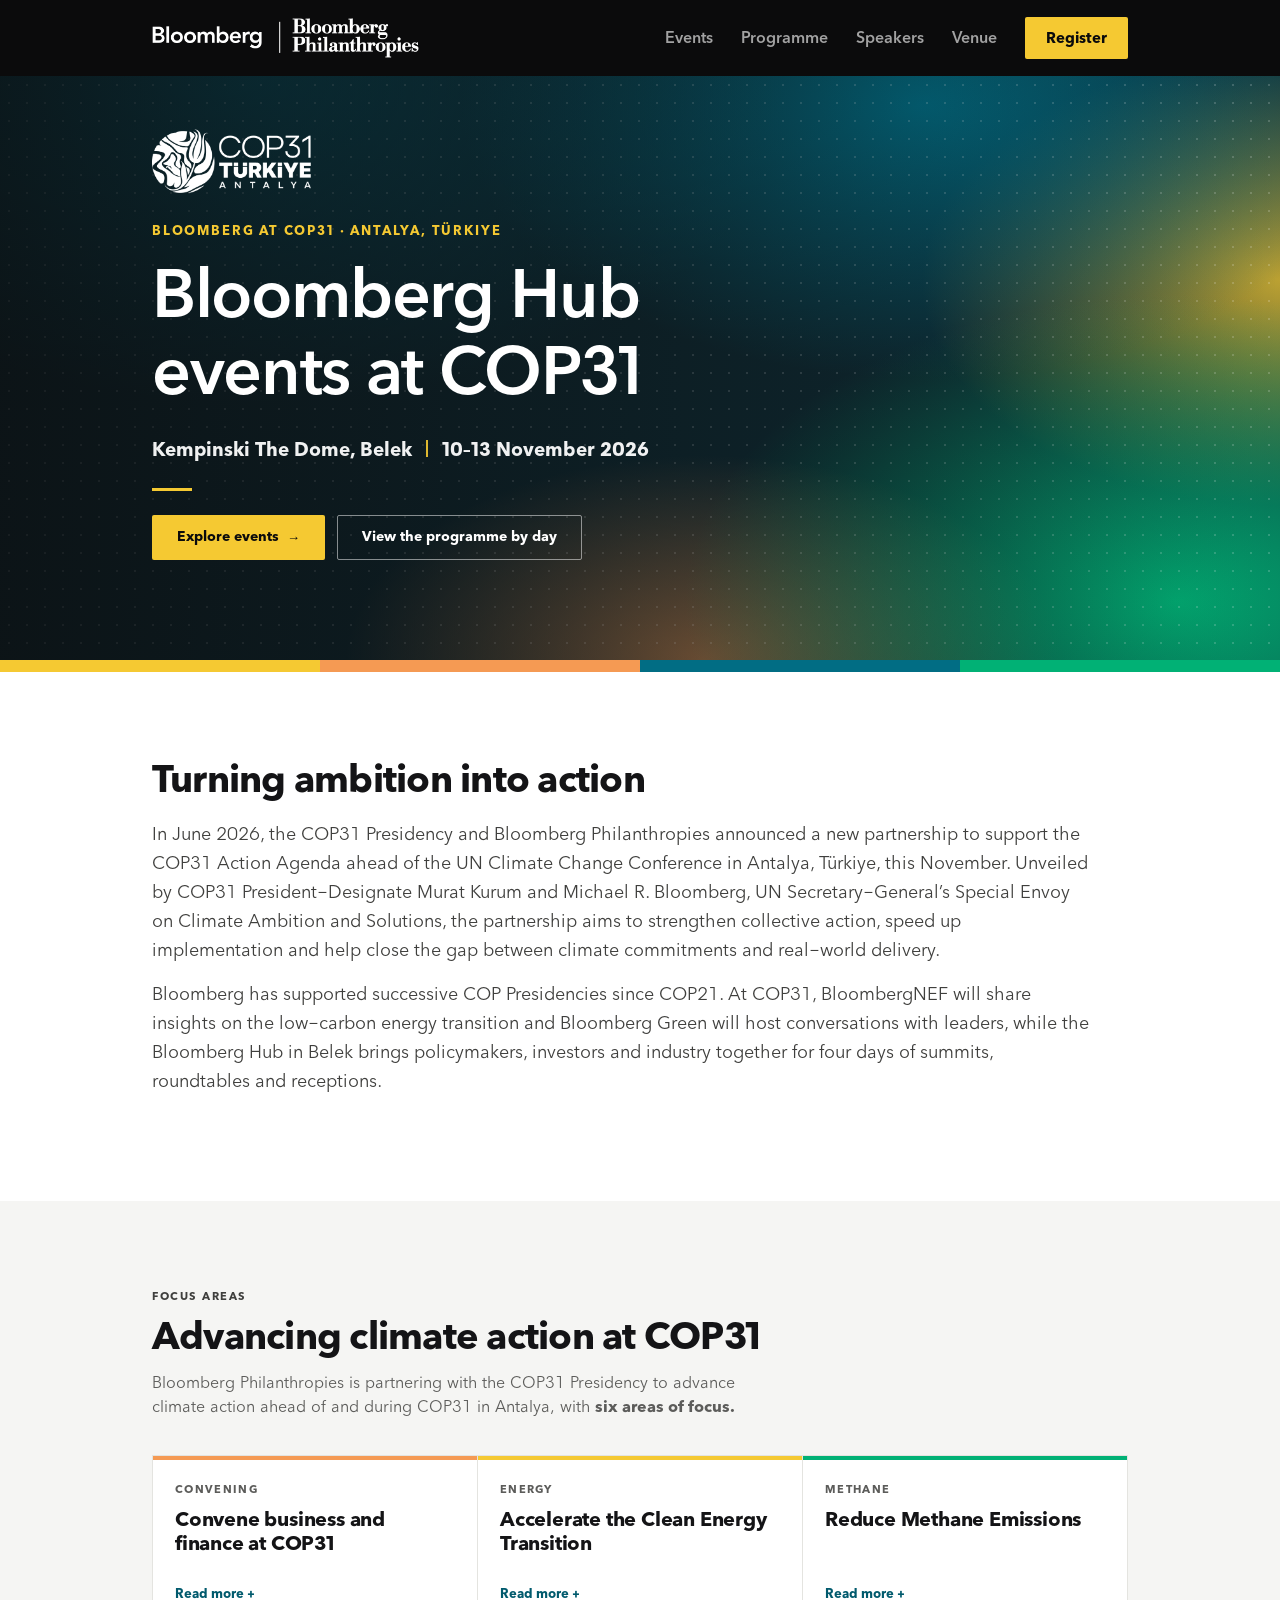
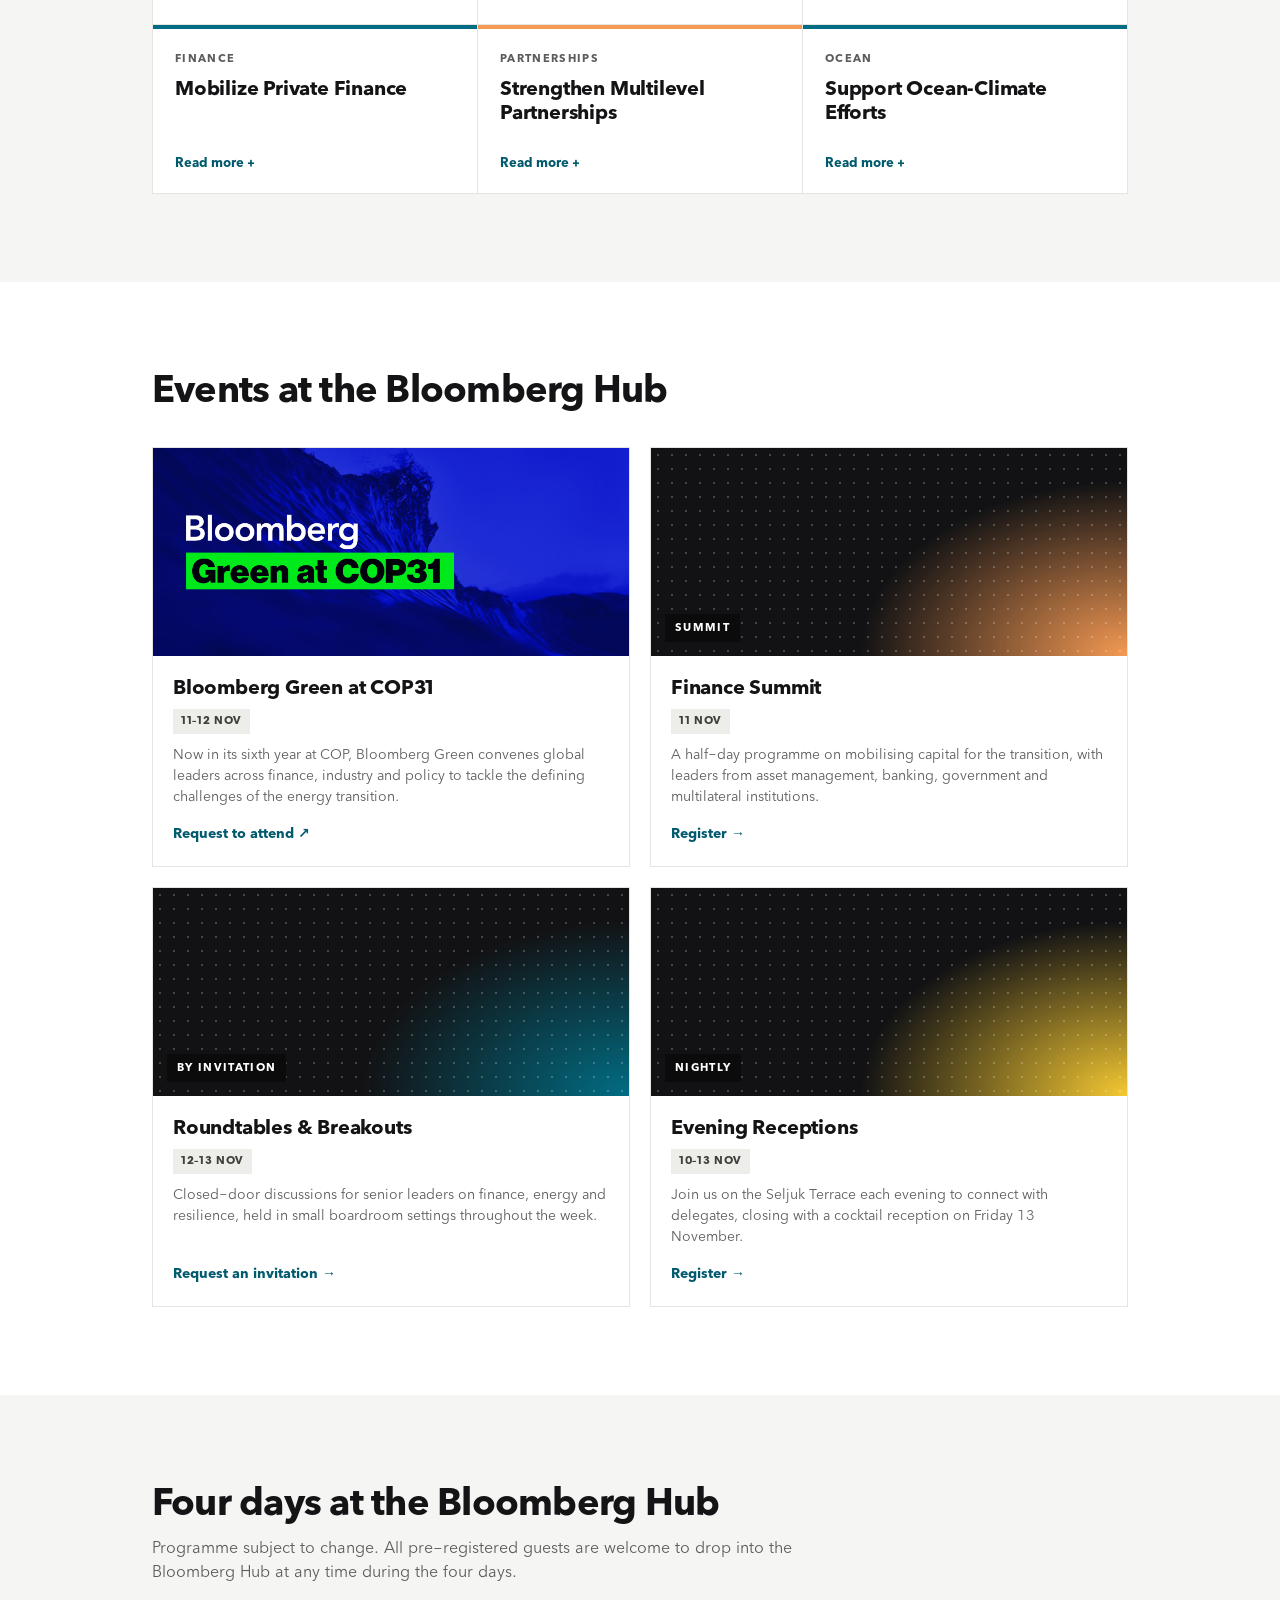
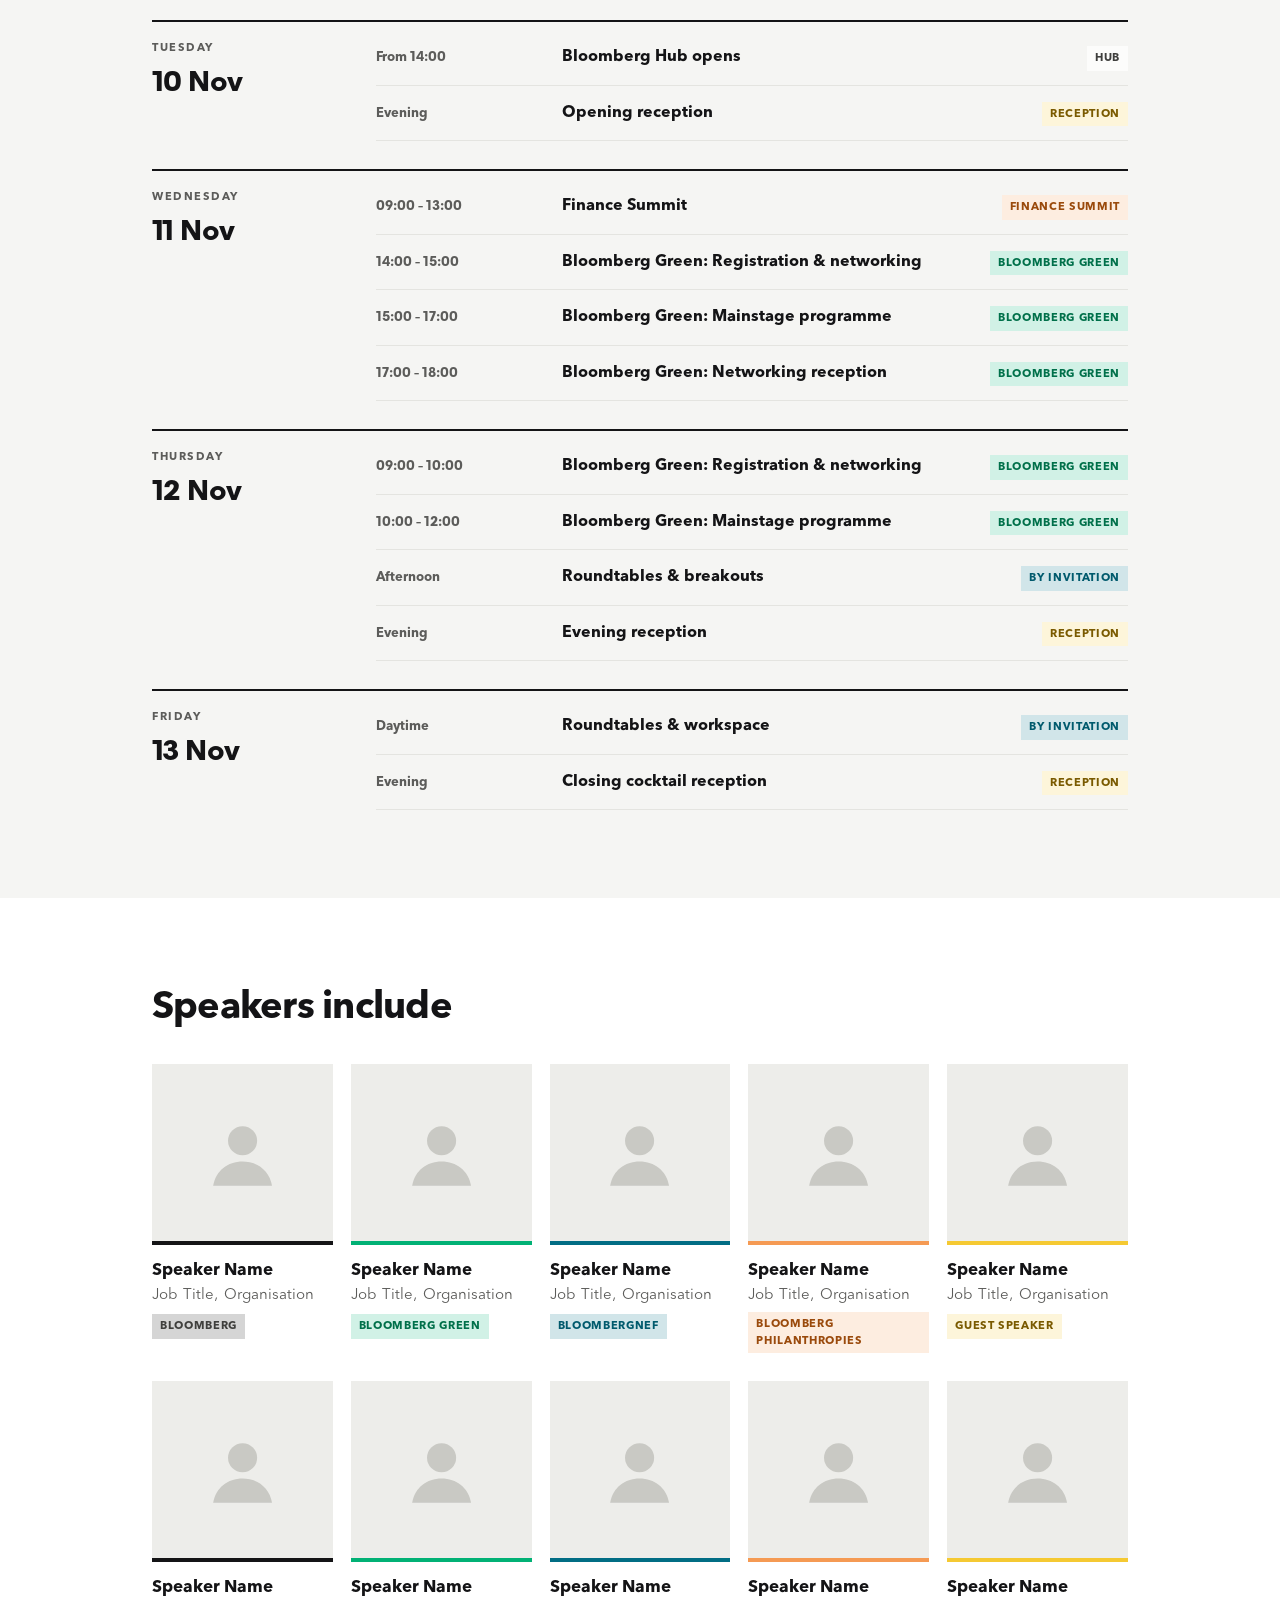
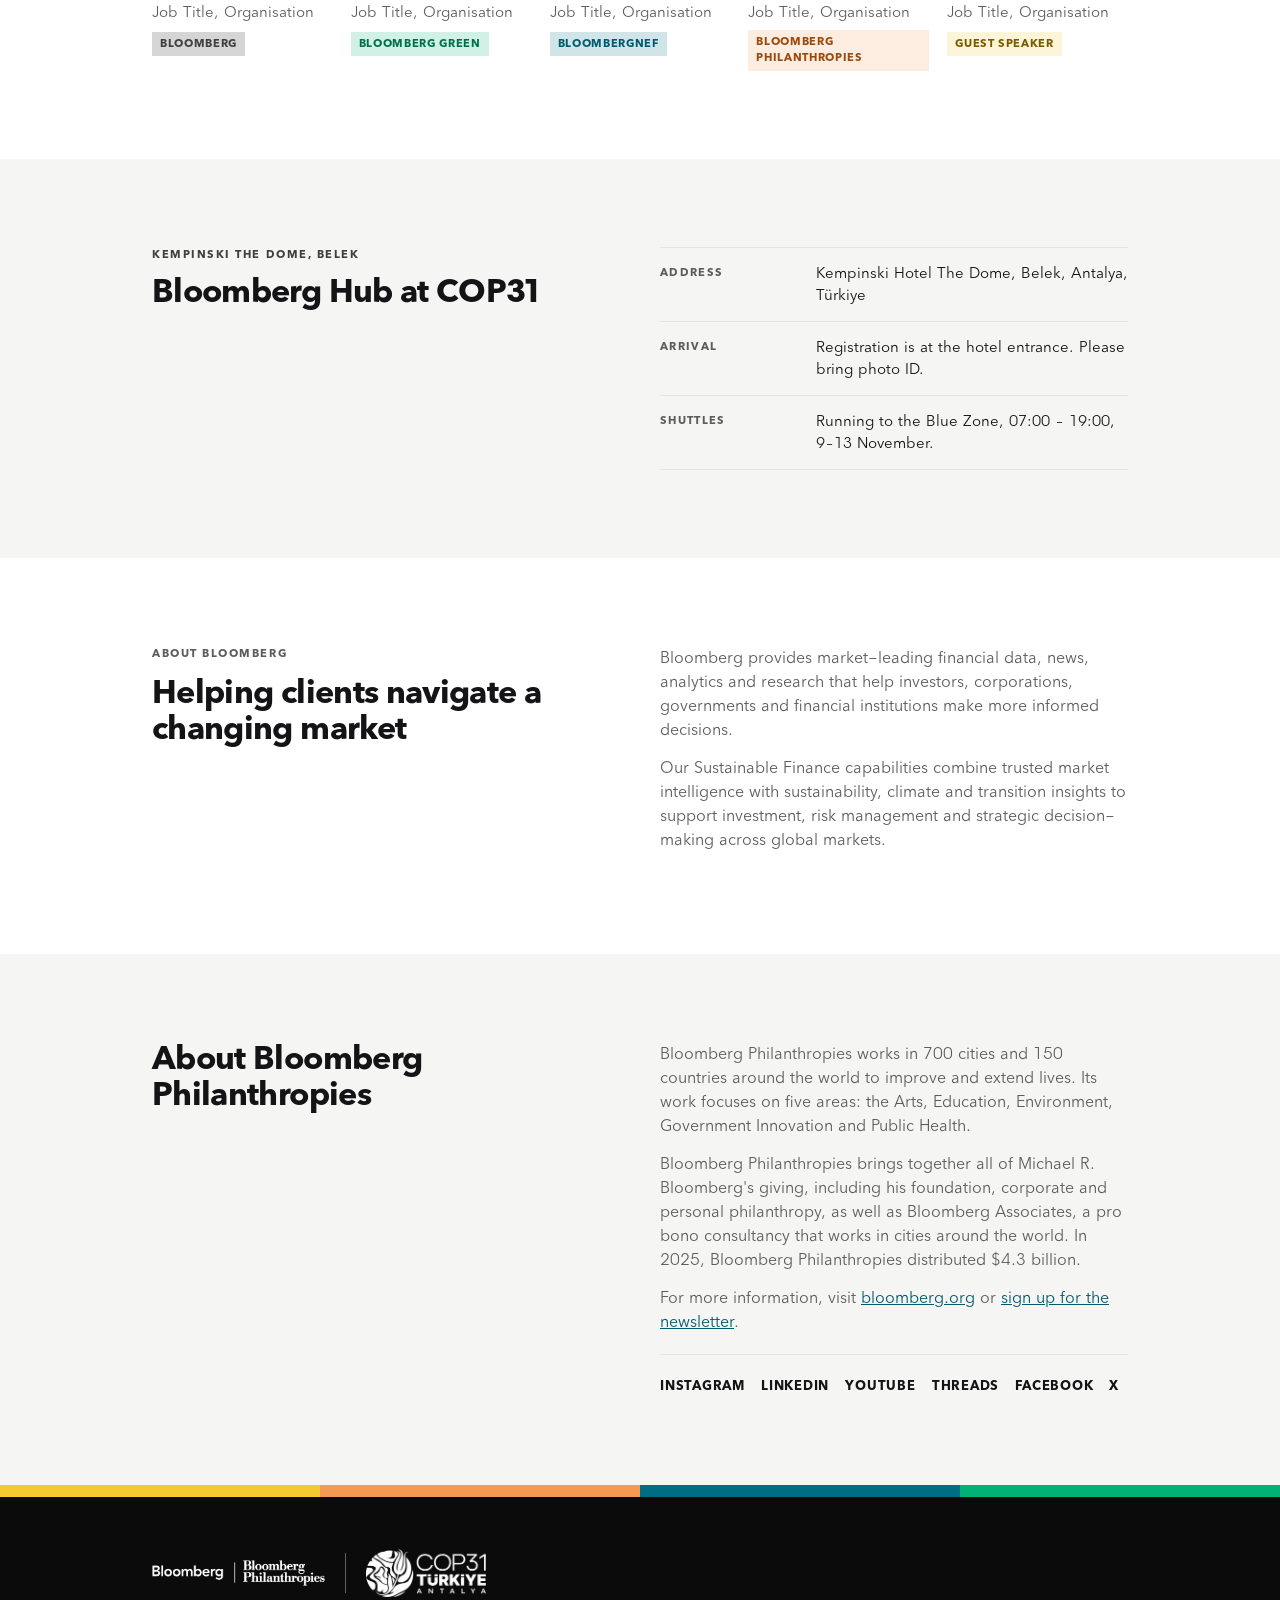
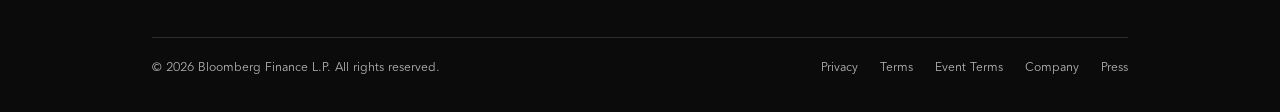
==== commit 7dd7f4d8: "Fix button spacing" ====
--- a/index.html
+++ b/index.html
@@ -21,7 +21,7 @@
   <link rel="icon" href="assets/favicon.ico" sizes="any">
   <link rel="icon" type="image/png" sizes="32x32" href="assets/favicon-32.png">
   <meta name="theme-color" content="#000000">
-  <link rel="stylesheet" href="assets/styles.css">
+  <link rel="stylesheet" href="assets/styles.css?v=202610131548">
 </head>
 <body>
 <a class="skip" href="#main">Skip to content</a>
@@ -58,7 +58,7 @@
         <hr class="rule">
         <div class="actions">
           <a class="btn btn-accent" href="#events">Explore events <span class="arr" aria-hidden="true">→</span></a>
-          <a class="btn btn-ghost" href="#programme">View<span class="hide-mobile"> the programme</span> by day</a>
+          <a class="btn btn-ghost" href="#programme"><span>View<span class="hide-mobile"> the programme</span> by day</span></a>
         </div>
       </div>
     </div>
@@ -395,6 +395,6 @@
   dlg.addEventListener('click', function (e) { if (e.target === dlg) dlg.close(); });
 })();
 </script>
-<script src="assets/nav.js"></script>
+<script src="assets/nav.js?v=202610131548"></script>
 </body>
 </html>
--- a/assets/styles.css
+++ b/assets/styles.css
@@ -347,7 +347,7 @@
 @media (max-width: 600px) { .h2 { font-size: 18.9px; } .about .h2, .venue .h2 { font-size: 17.6px; } }
 /* theme-mobile-compact */
 @media (max-width: 600px) {
-  .theme { position: relative; min-height: 0; gap: 4px; padding: 14px 52px 14px 16px; border-top-width: 3px; }
+  .theme { position: relative; min-height: 0; gap: 4px; padding: 14px 52px 14px 16px; border-top-width: 2px; }
   .theme .num { font-size: 10px; }
   .theme-title { font-size: 16px; line-height: 1.25; }
   .theme-more { position: absolute; top: 50%; right: 14px; transform: translateY(-50%); margin: 0; width: 28px; height: 28px; display: grid; place-items: center; border: 1px solid var(--line); border-radius: 50%; font-size: 0; }
@@ -362,7 +362,7 @@
 /* hero-eyebrow-mobile */
 @media (max-width: 600px) { .hero .eyebrow { display: none; } }
 /* mobile-only copy */
-.mobile-only { display: none; }
-@media (max-width: 600px) { .mobile-only { display: block; } .desktop-only { display: none; } }
+.mobile-only { display: none !important; }
+@media (max-width: 600px) { .mobile-only { display: block !important; } .desktop-only { display: none !important; } }
 /* theme-mobile-gaps */
-@media (max-width: 600px) { .themes { gap: 10px; background: transparent; border: 0; } .theme { border: 1px solid var(--line); border-top: 3px solid var(--c); } }
+@media (max-width: 600px) { .themes { gap: 10px; background: transparent; border: 0; } .theme { border: 1px solid var(--line); border-top: 2px solid var(--c); } }
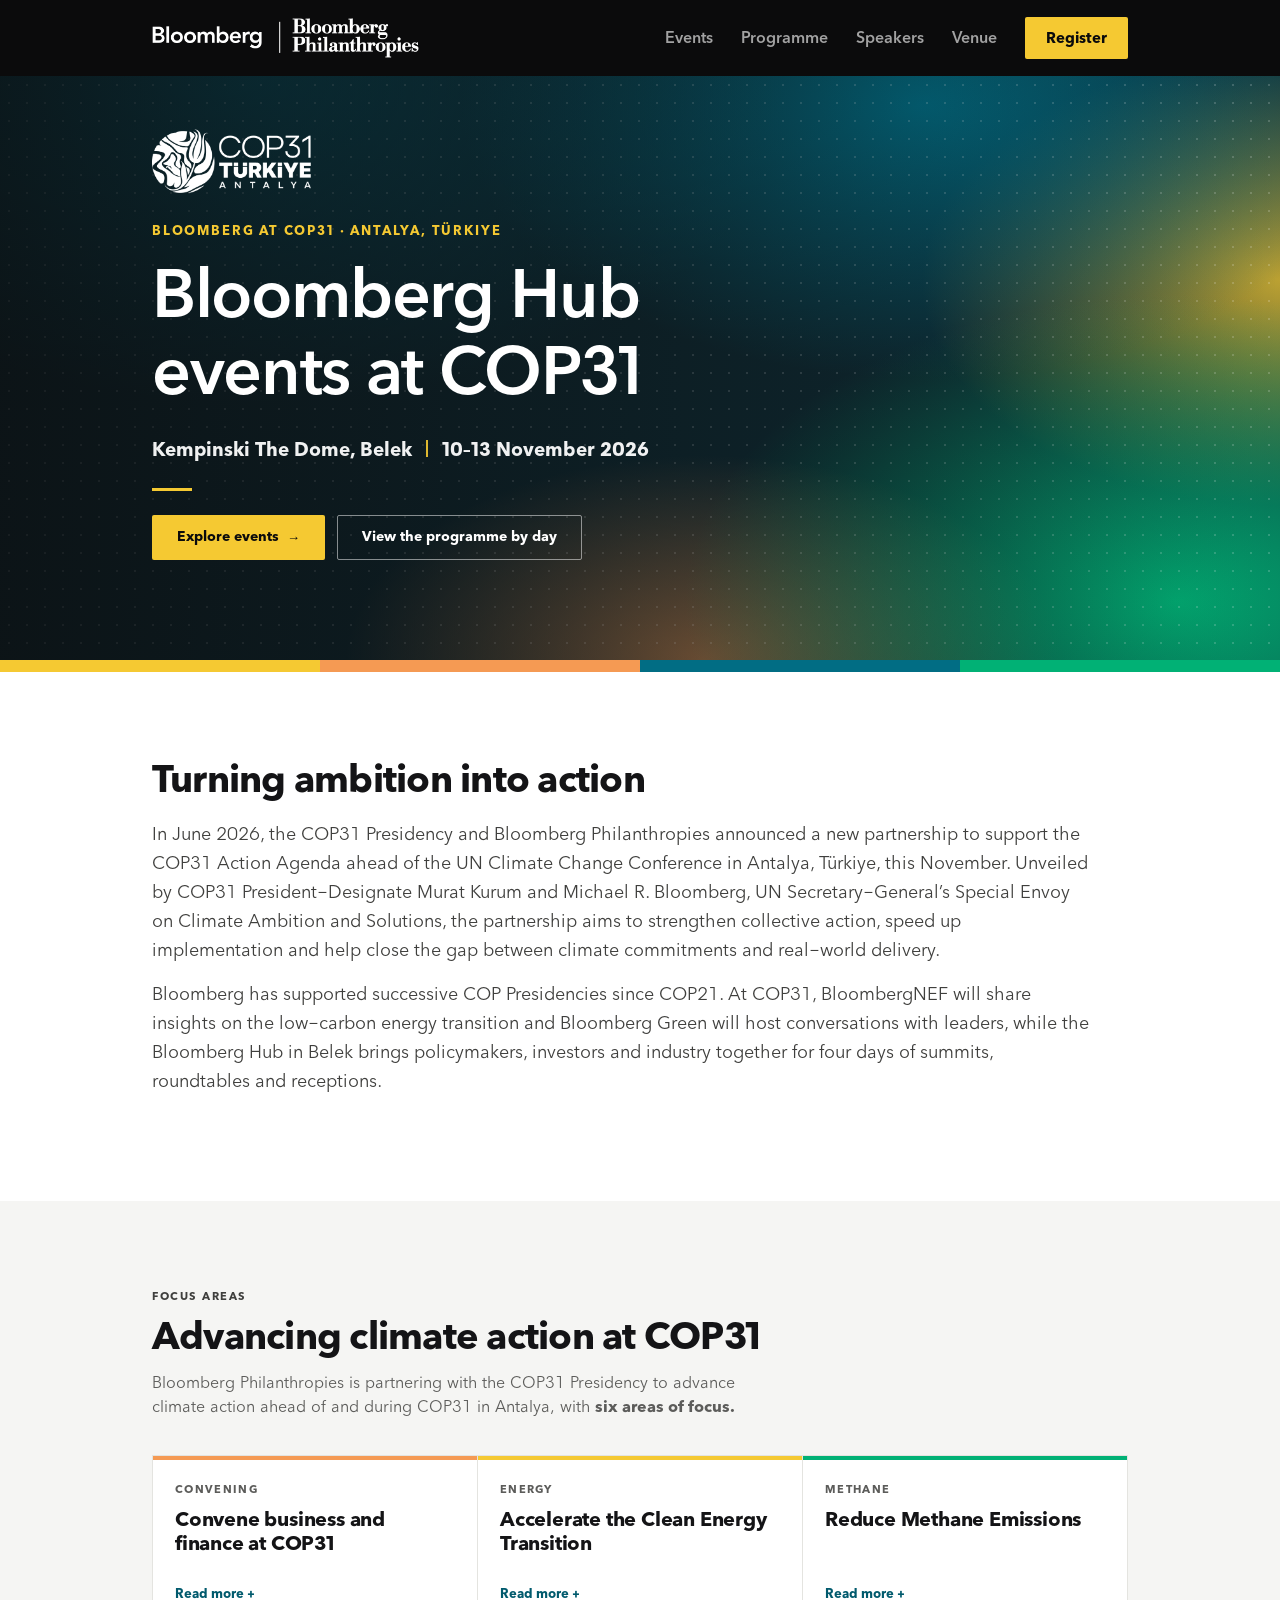
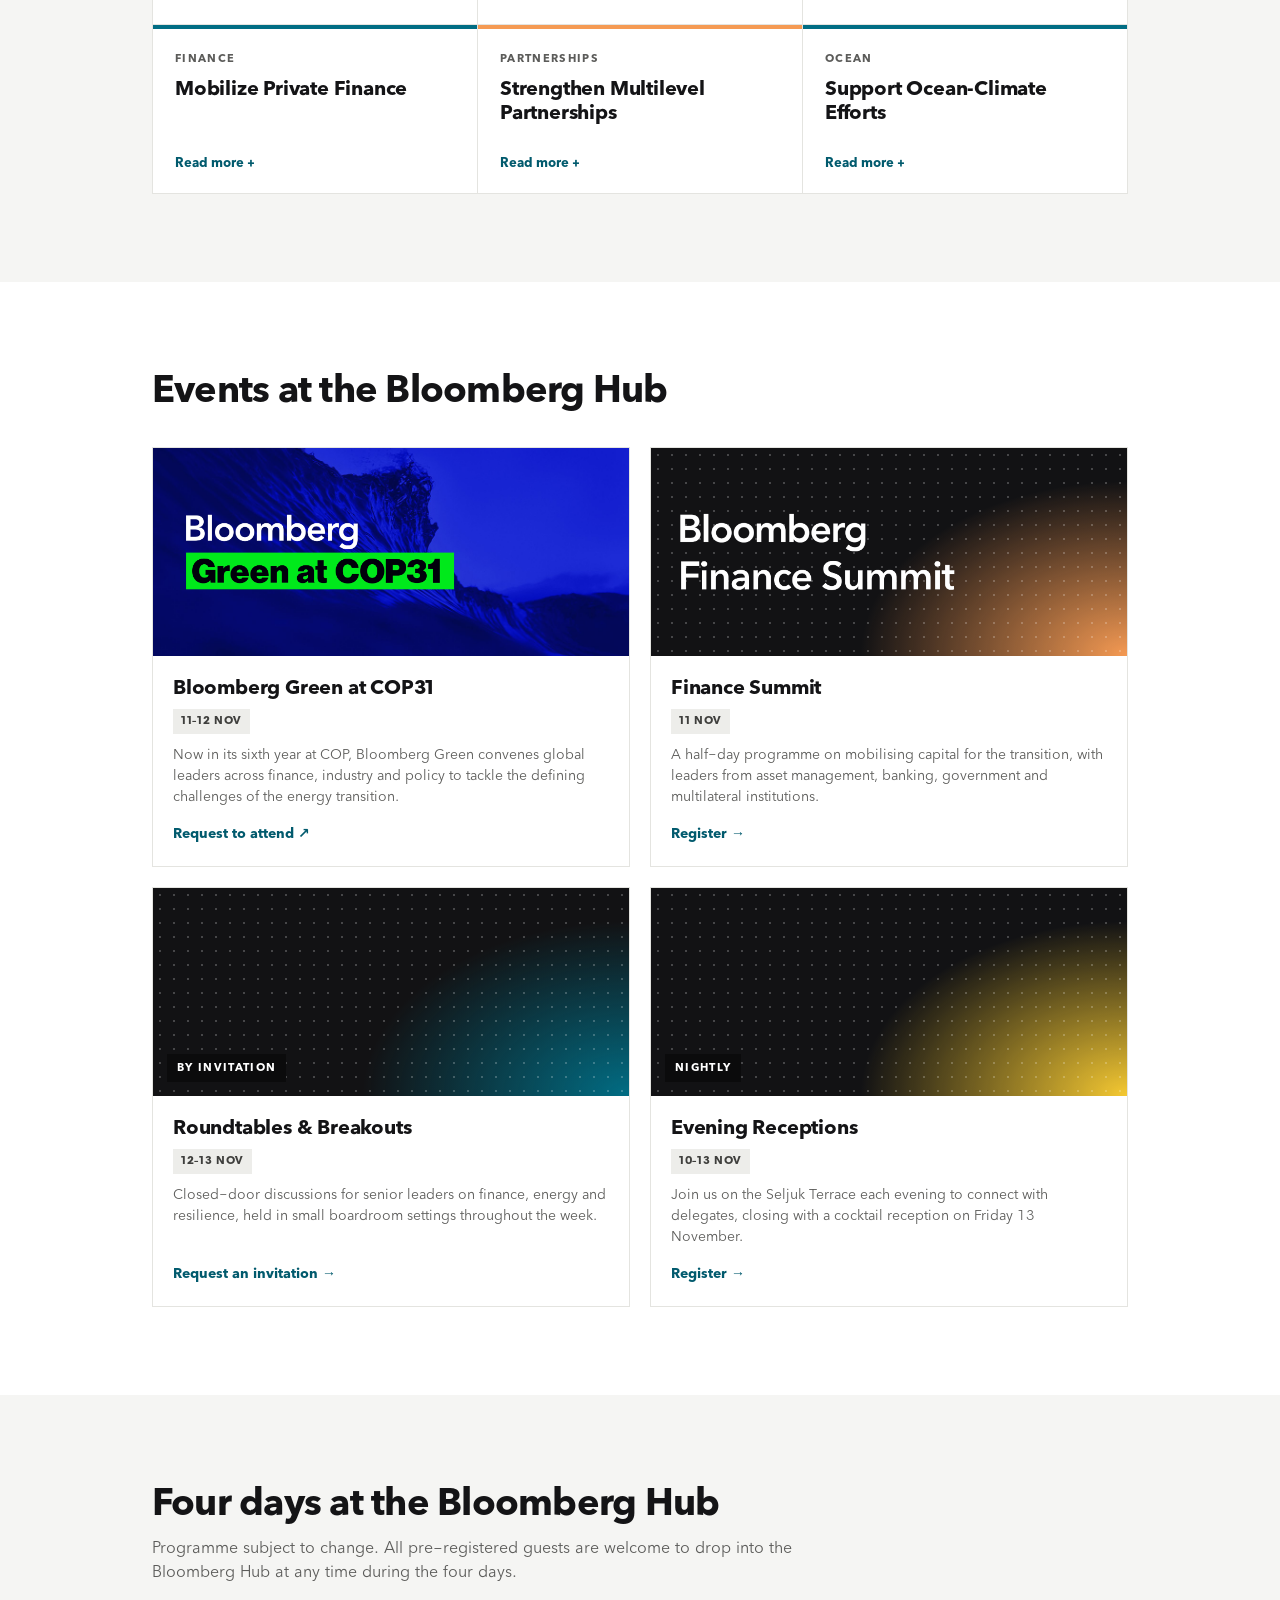
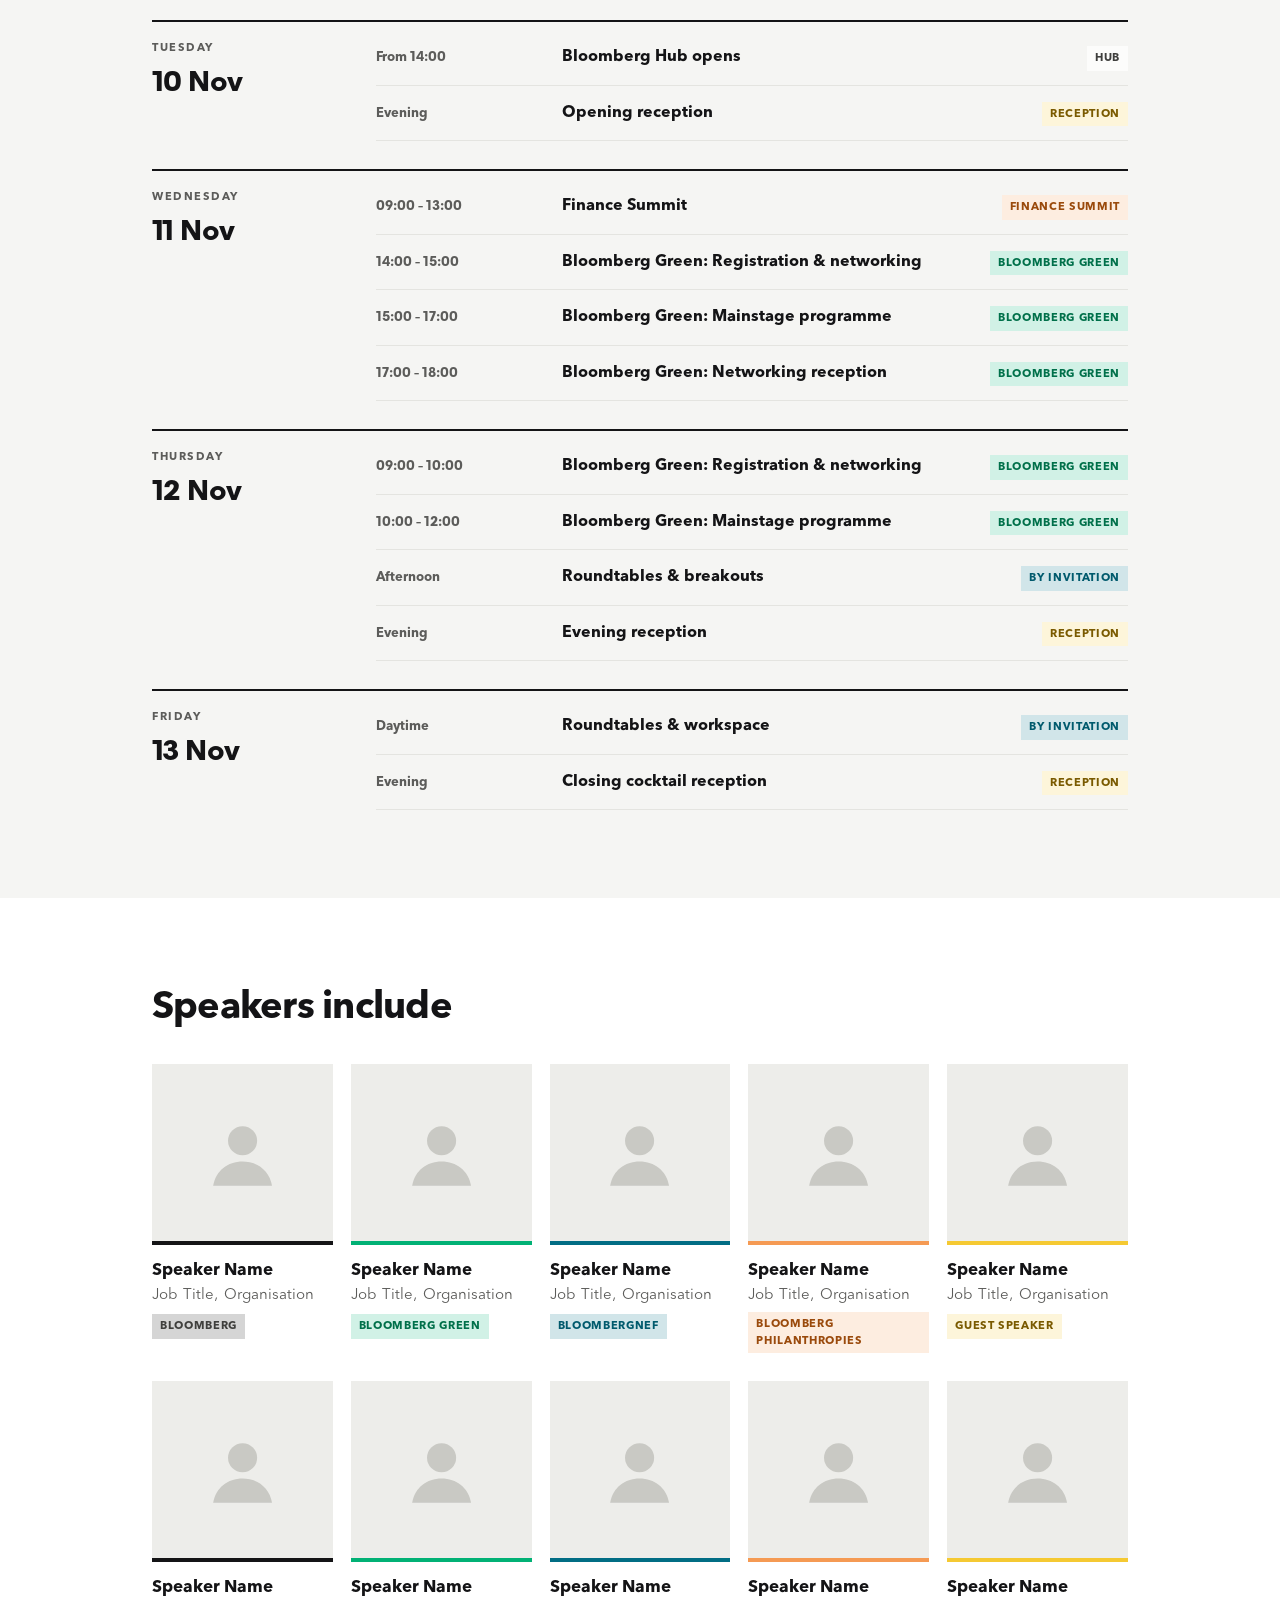
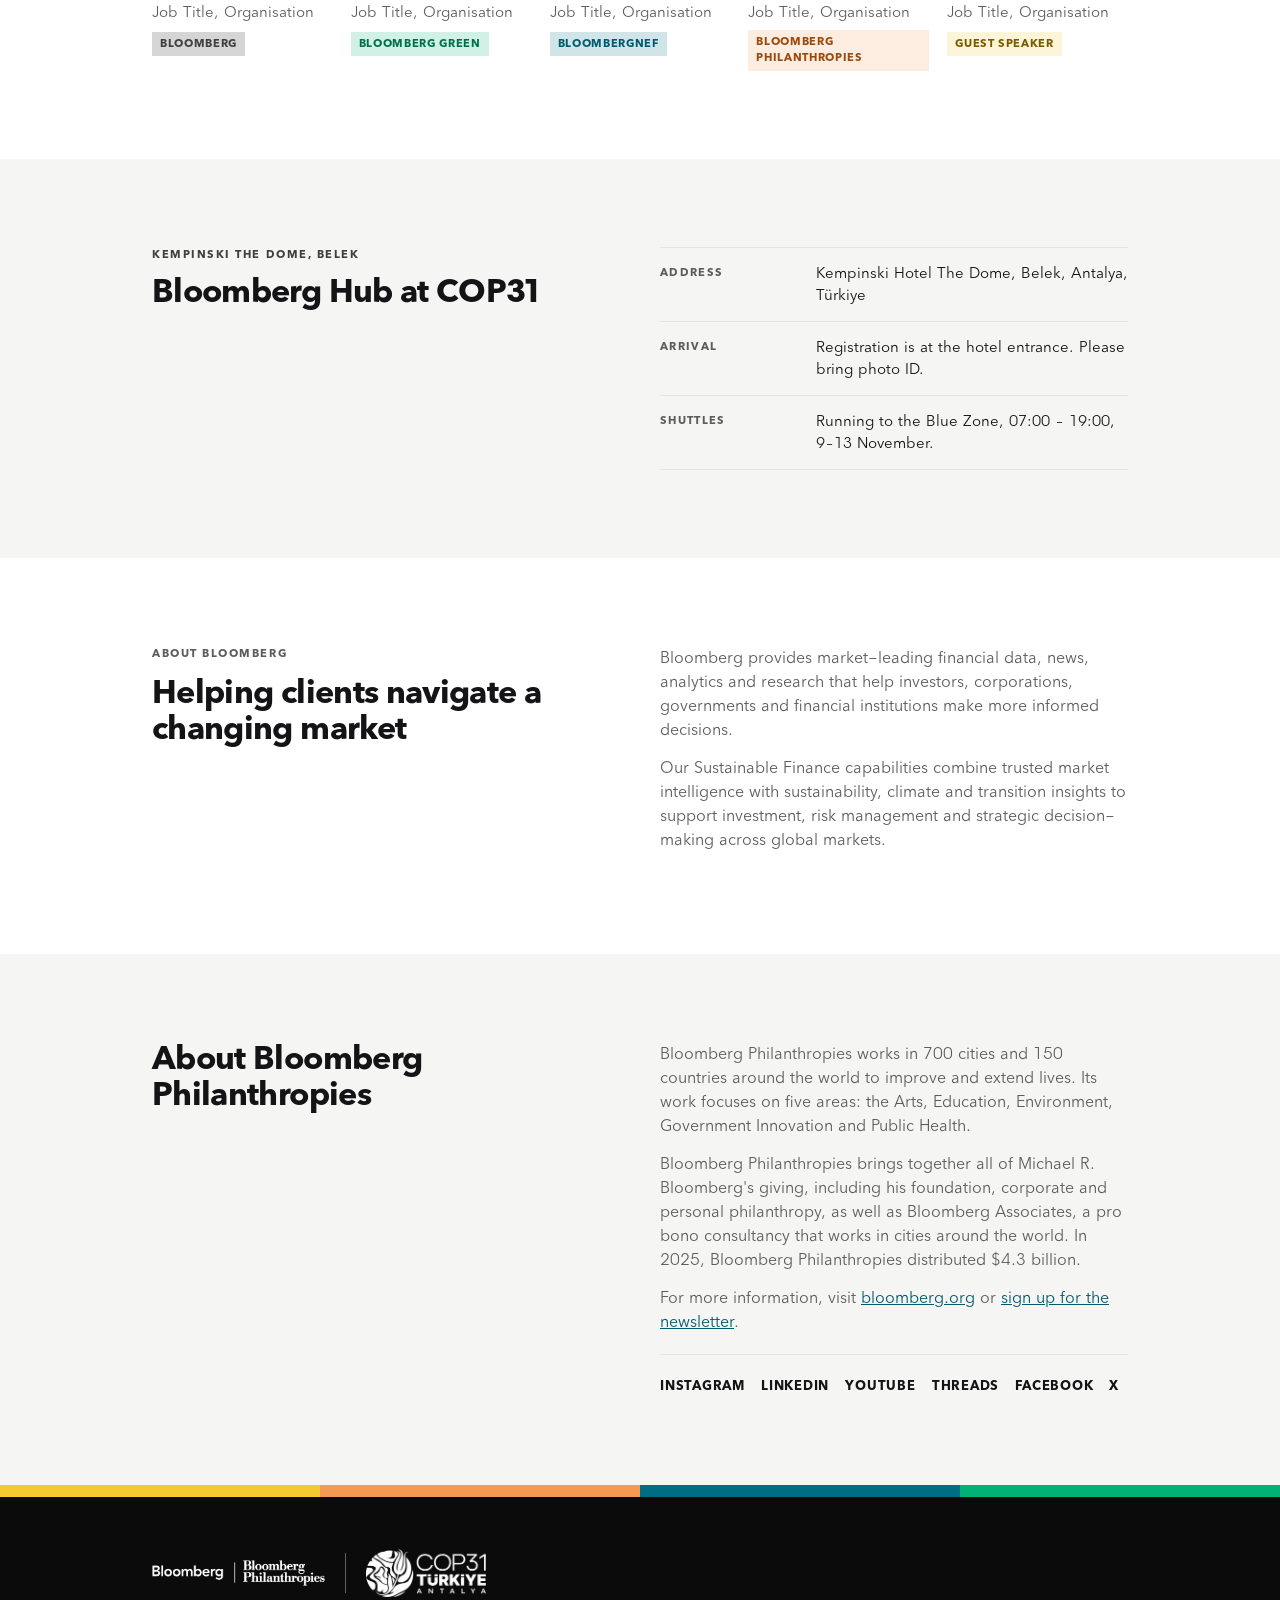
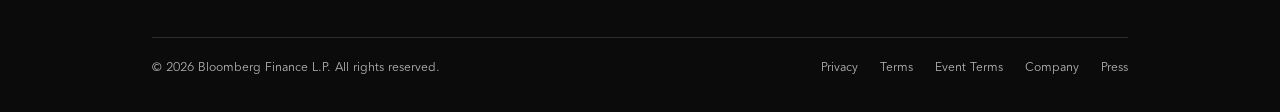
==== commit 4a486945: "Embed bbgevent registration form" ====
--- a/index.html
+++ b/index.html
@@ -148,7 +148,7 @@
         </div>
       </a>
       <a class="card" href="register-finance-summit.html" style="--c:var(--orange)">
-        <div class="thumb"><span class="label">Summit</span></div>
+        <div class="thumb thumb-logo"><img src="assets/bloomberg-finance-summit-logo.png" alt="Bloomberg Finance Summit"></div>
         <div class="card-body">
           <h3>Finance Summit</h3>
           <div class="chips"><span class="chip">11 Nov</span></div>
--- a/assets/styles.css
+++ b/assets/styles.css
@@ -192,6 +192,8 @@
 }
 .thumb-green { background: #0A14C8 url("bloomberg-green-card-bg.jpg") center / cover no-repeat; display: grid; align-items: center; justify-items: start; padding-left: 28px; }
 .thumb-green img { width: 62%; max-width: 360px; height: auto; }
+.thumb-logo { display: grid; align-items: center; justify-items: start; padding-left: 28px; }
+.thumb-logo img { width: 62%; max-width: 360px; height: auto; }
 .thumb .label { position: absolute; left: 14px; bottom: 14px; background: var(--black); color: var(--white); font-size: 11px; font-weight: 700; letter-spacing: .12em; text-transform: uppercase; padding: 6px 10px; }
 .thumb .ext { position: absolute; right: 14px; top: 14px; background: rgba(255,255,255,.92); color: var(--ink); font-size: 11px; font-weight: 700; letter-spacing: .06em; text-transform: uppercase; padding: 5px 9px; }
 .card-body { padding: 20px 20px 22px; display: flex; flex-direction: column; gap: 10px; flex: 1; }
@@ -366,3 +368,7 @@
 @media (max-width: 600px) { .mobile-only { display: block !important; } .desktop-only { display: none !important; } }
 /* theme-mobile-gaps */
 @media (max-width: 600px) { .themes { gap: 10px; background: transparent; border: 0; } .theme { border: 1px solid var(--line); border-top: 2px solid var(--c); } }
+/* embedded registration form */
+.embed-title { font-size: 26px; font-weight: 700; letter-spacing: -.01em; margin: 0 0 18px; }
+.embed-form { min-height: 400px; }
+.embed-form iframe { width: 100%; border: 0; display: block; }
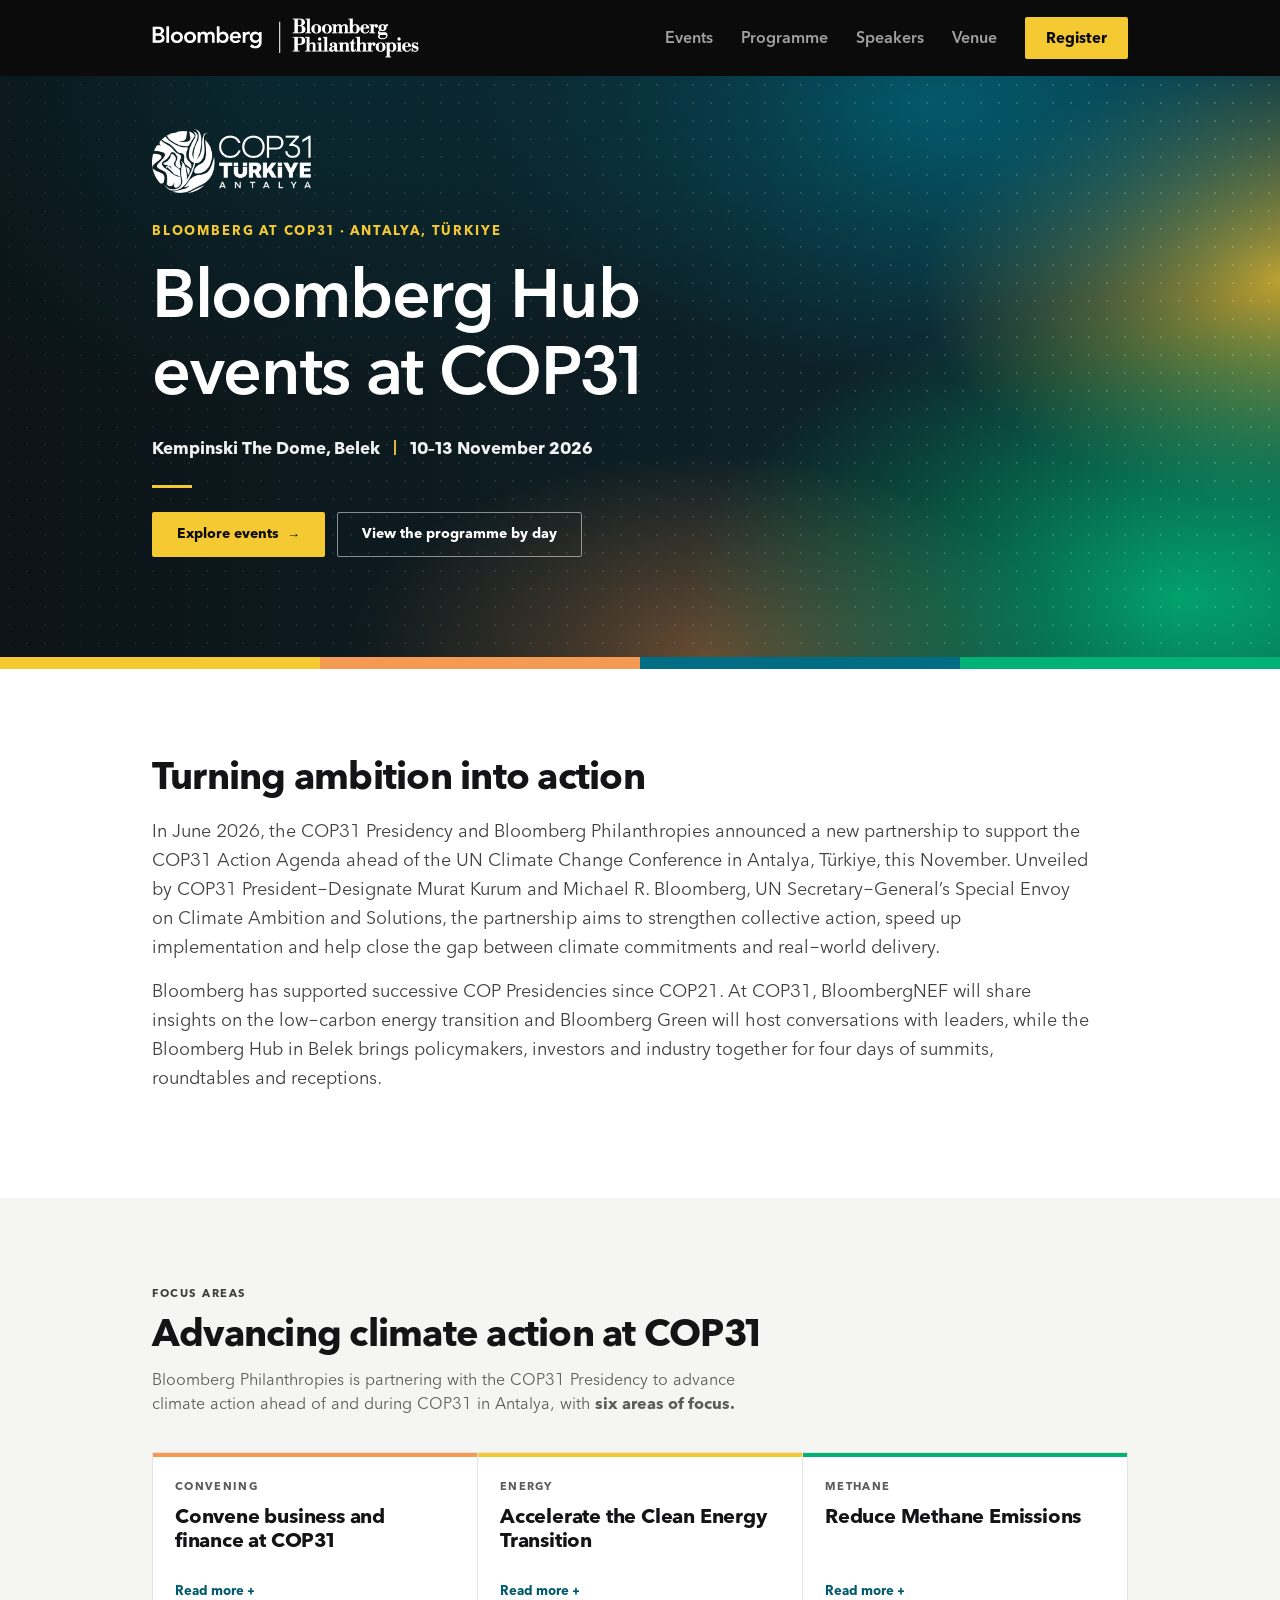
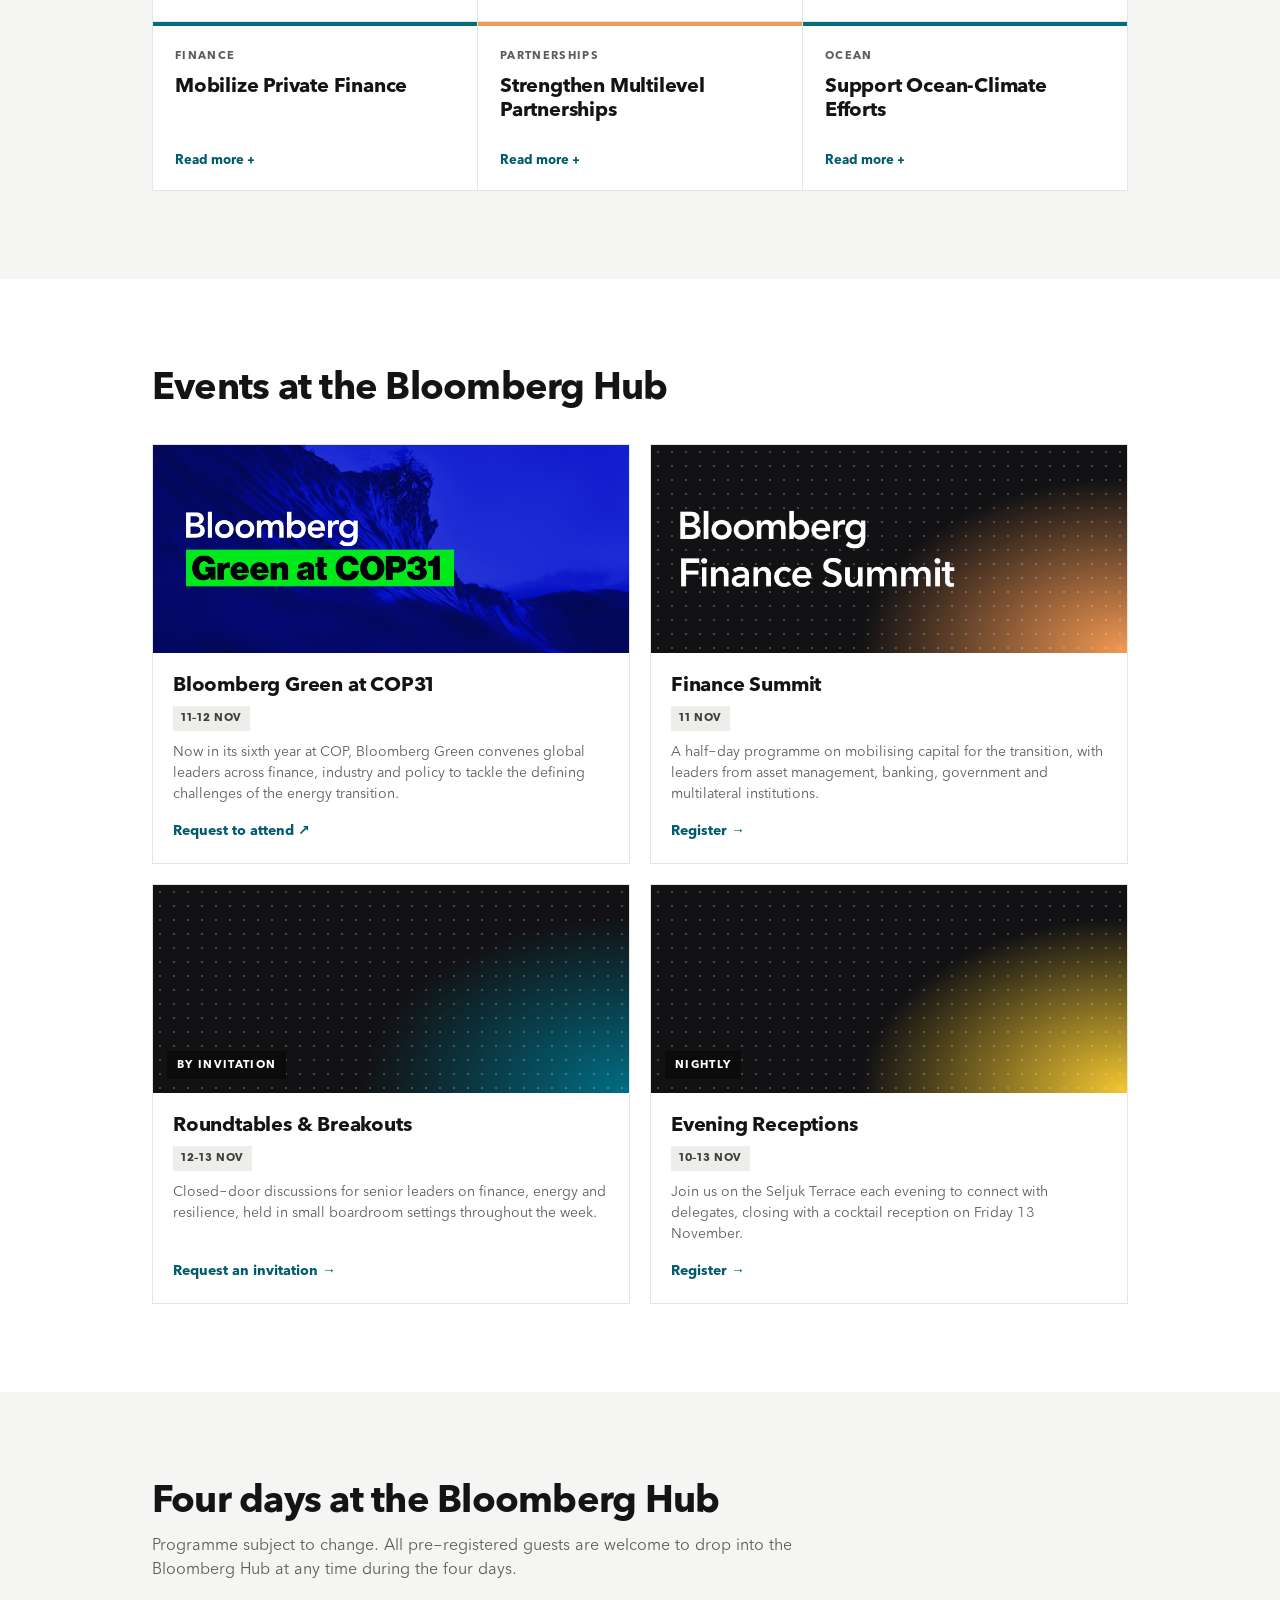
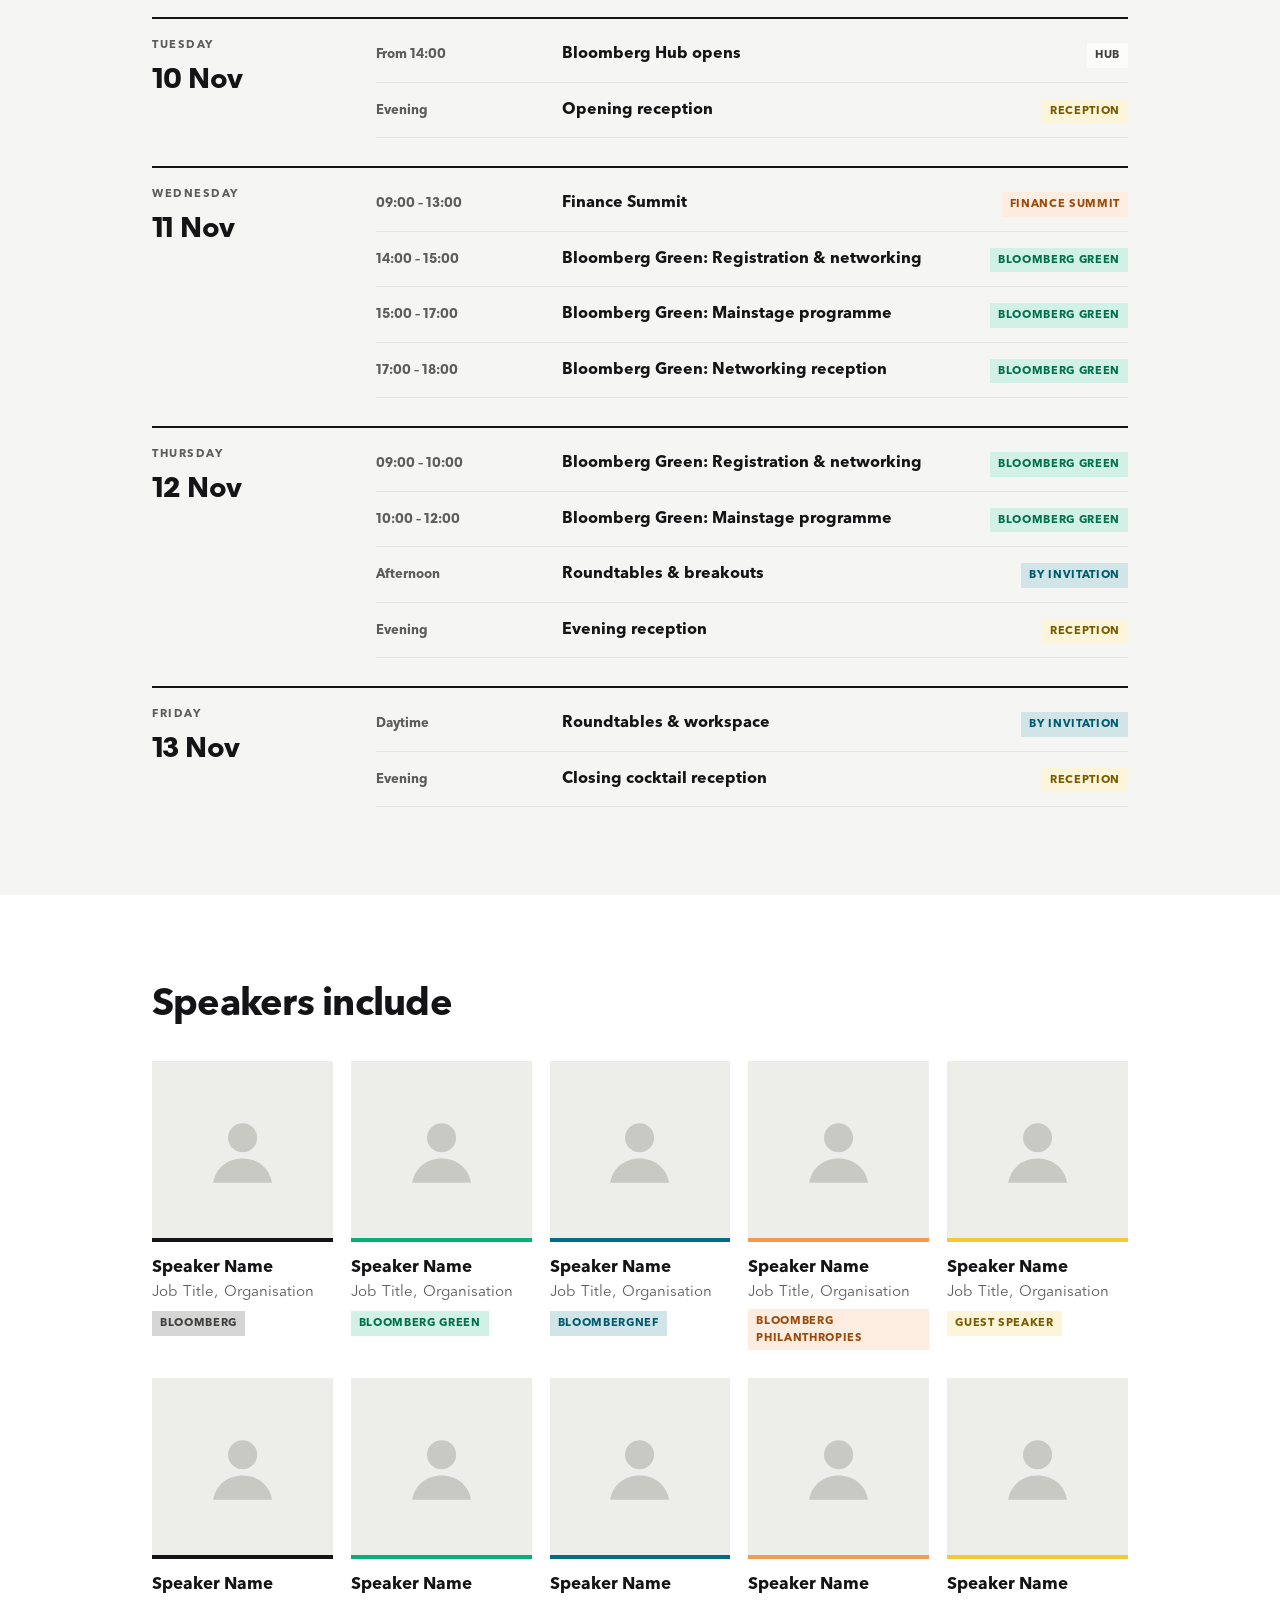
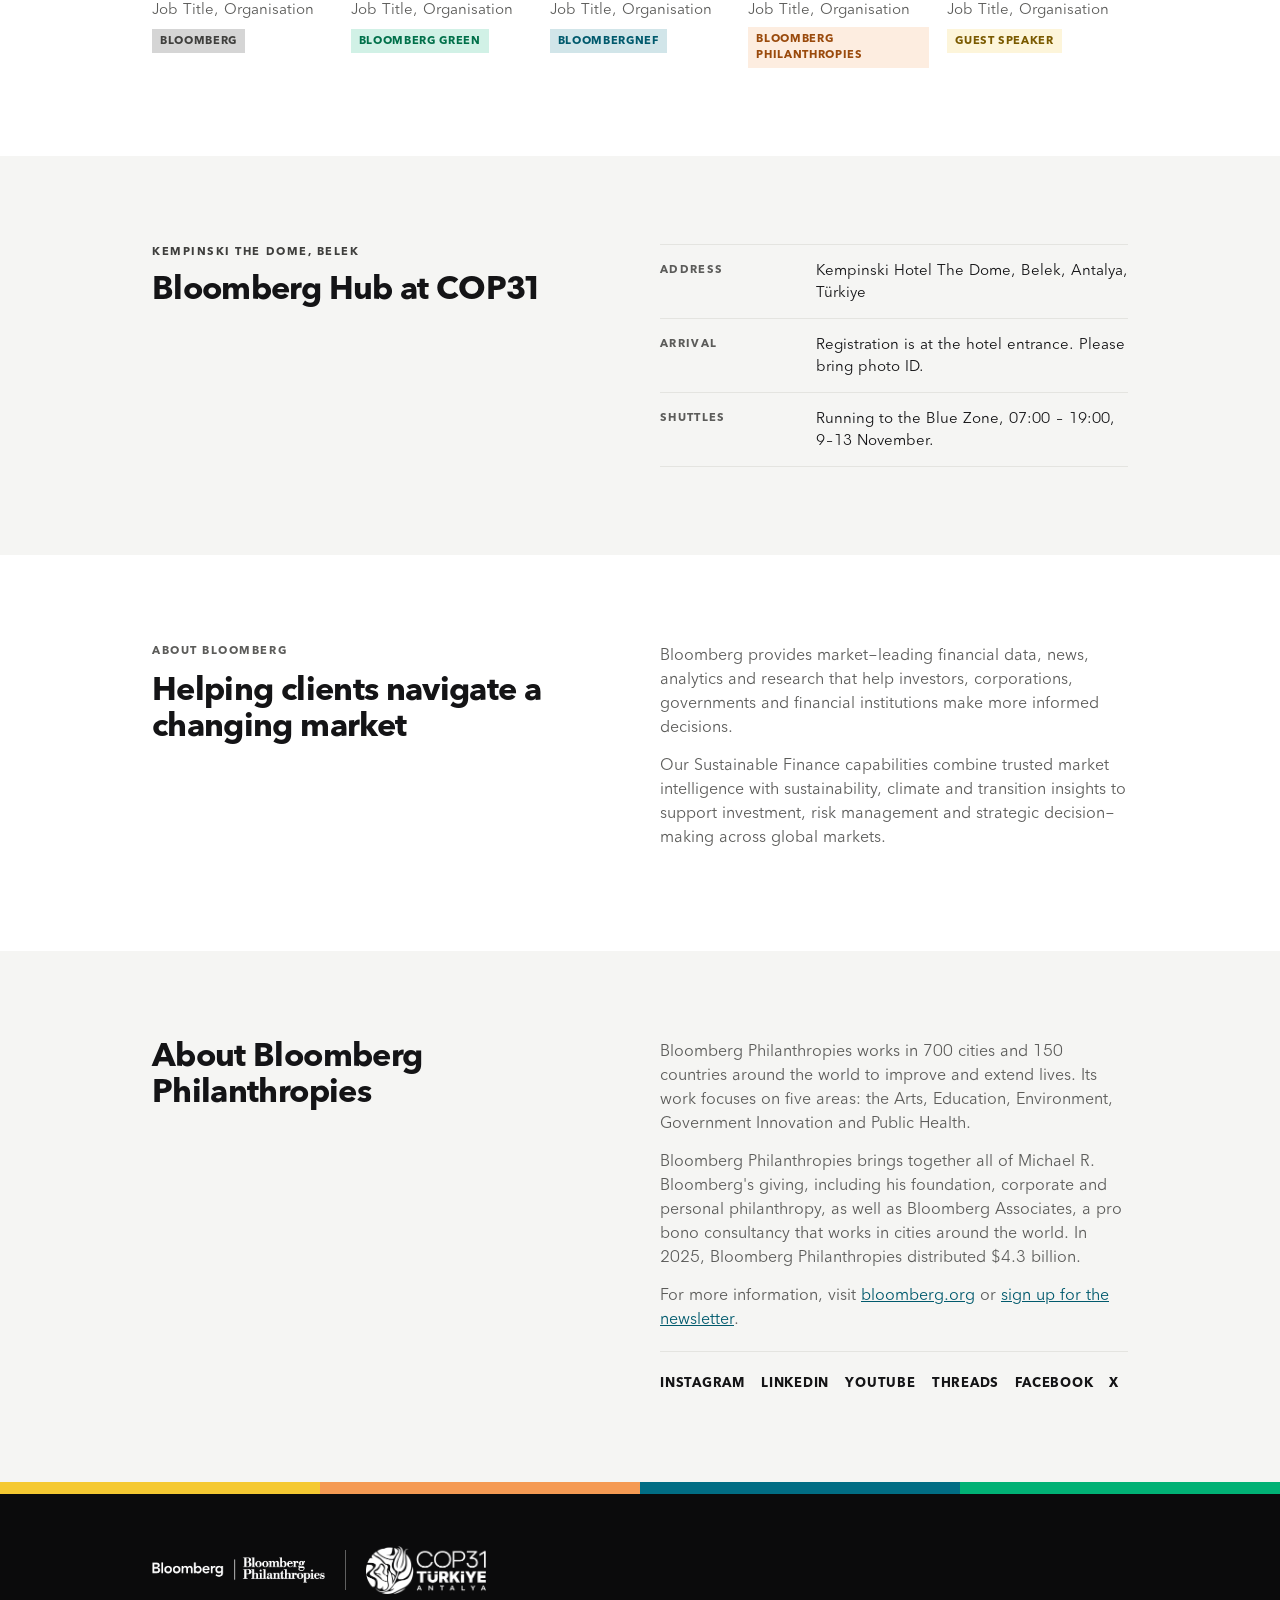
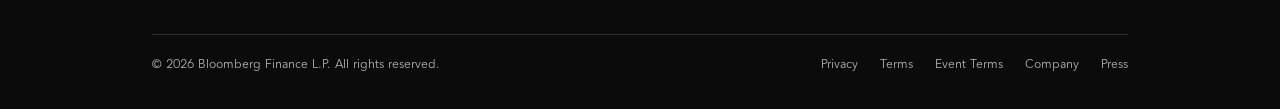
==== commit 6057e93d: "Clean URLs without index.html" ====
--- a/index.html
+++ b/index.html
@@ -21,14 +21,14 @@
   <link rel="icon" href="assets/favicon.ico" sizes="any">
   <link rel="icon" type="image/png" sizes="32x32" href="assets/favicon-32.png">
   <meta name="theme-color" content="#000000">
-  <link rel="stylesheet" href="assets/styles.css?v=202610131548">
+  <link rel="stylesheet" href="assets/styles.css?v=20261013172722">
 </head>
 <body>
 <a class="skip" href="#main">Skip to content</a>
 
 <header class="topnav">
   <div class="container">
-    <a class="brand" href="index.html" aria-label="Bloomberg at COP31 home">
+    <a class="brand" href="./" aria-label="Bloomberg at COP31 home">
       <img src="assets/bloomberg-lockup-white.png" alt="Bloomberg | Bloomberg Philanthropies">
     </a>
     <button type="button" class="menu-toggle" aria-expanded="false" aria-controls="site-menu" aria-label="Open menu">
@@ -395,6 +395,6 @@
   dlg.addEventListener('click', function (e) { if (e.target === dlg) dlg.close(); });
 })();
 </script>
-<script src="assets/nav.js?v=202610131548"></script>
+<script src="assets/nav.js?v=20261013172722"></script>
 </body>
 </html>
--- a/assets/styles.css
+++ b/assets/styles.css
@@ -139,7 +139,7 @@
 .hero-inner { max-width: 620px; }
 .hero .eyebrow { color: var(--yellow); font-size: 13px; margin-bottom: 16px; }
 .hero h1 { color: var(--white); font-size: clamp(40px, 6.2vw, 68px); font-weight: 600; letter-spacing: -.02em; line-height: 1.14; margin-bottom: 24px; }
-.hero .sub { font-size: clamp(16px, 1.7vw, 19px); font-weight: 700; margin: 0 0 10px; }
+.hero .sub { font-size: clamp(15px, 1.5vw, 17px); font-weight: 700; margin: 0 0 10px; }
 .hero p { margin: 0 0 14px; color: rgba(255,255,255,.94); }
 .rule { width: 40px; height: 3px; background: var(--yellow); margin: 24px 0; border: 0; }
 .hero-logo { height: 64px; width: auto; margin-bottom: 28px; }
@@ -161,7 +161,6 @@
 /* ---------- Themes (joined cards) ---------- */
 .themes { display: grid; grid-template-columns: repeat(3, minmax(0, 1fr)); gap: 1px; background: var(--line); border: 1px solid var(--line); }
 .theme { background: var(--white); padding: 22px 22px 20px; border: 0; border-top: 4px solid var(--c); font: inherit; color: inherit; text-align: left; cursor: pointer; display: flex; flex-direction: column; gap: 10px; min-height: 168px; transition: background .15s; }
-.theme:hover { background: var(--paper); }
 .theme:focus-visible { outline: 2px solid var(--ink); outline-offset: -2px; }
 .theme .num { display: block; font-size: 11px; font-weight: 700; letter-spacing: .12em; text-transform: uppercase; color: var(--grey); margin: 0; }
 .theme-title { display: block; font-size: 20px; font-weight: 700; letter-spacing: -.01em; line-height: 1.2; color: var(--ink); }
@@ -372,3 +371,12 @@
 .embed-title { font-size: 26px; font-weight: 700; letter-spacing: -.01em; margin: 0 0 18px; }
 .embed-form { min-height: 400px; }
 .embed-form iframe { width: 100%; border: 0; display: block; }
+/* single-column registration with embedded form */
+.reg.reg-single { grid-template-columns: 1fr; }
+.reg-single .embed-form { max-width: 680px; }
+/* the embedded form has ~38px of internal left padding; pull it back so it lines up with the heading */
+.embed-form iframe { margin-left: -38px; width: calc(100% + 38px) !important; margin-top: -40px; }
+/* footer-fill: black below the footer on short pages and when overscrolling */
+html { background: var(--black); }
+body { background: var(--white); }
+.footer { padding-bottom: max(36px, env(safe-area-inset-bottom)); }
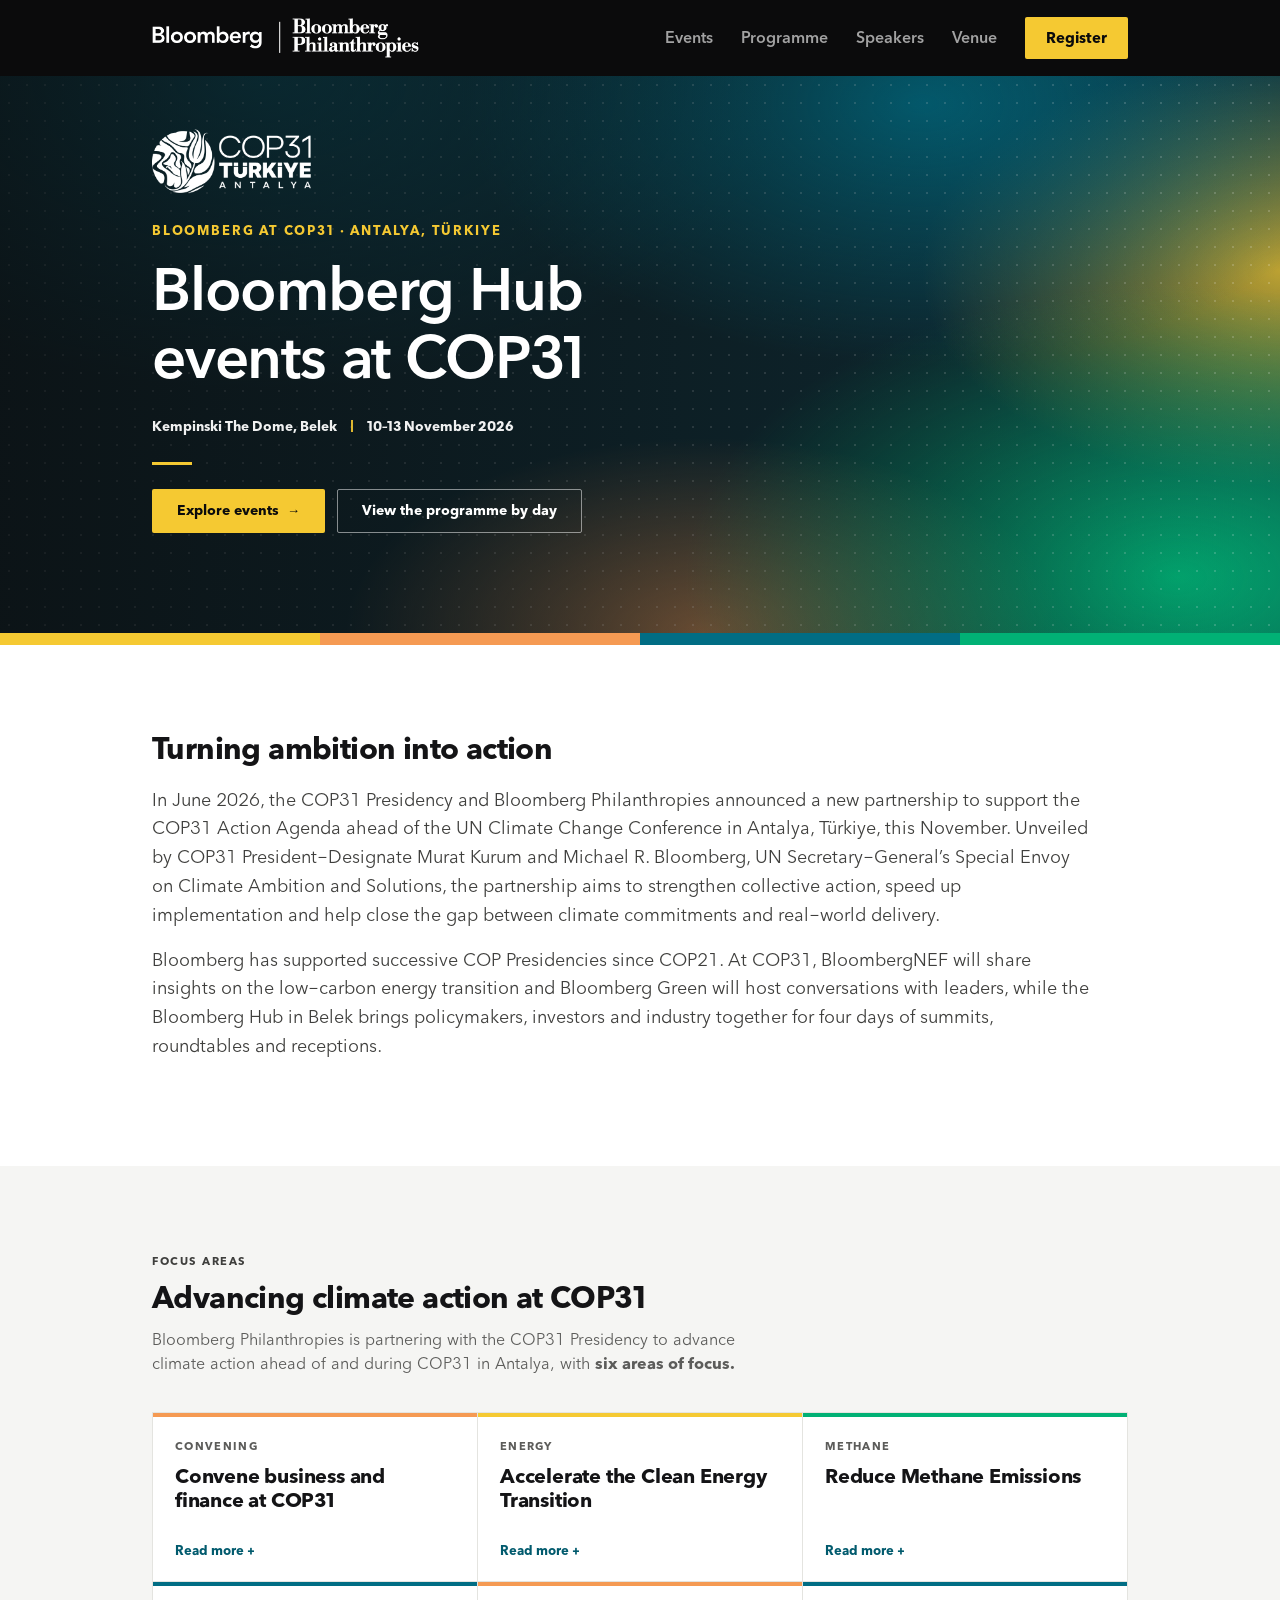
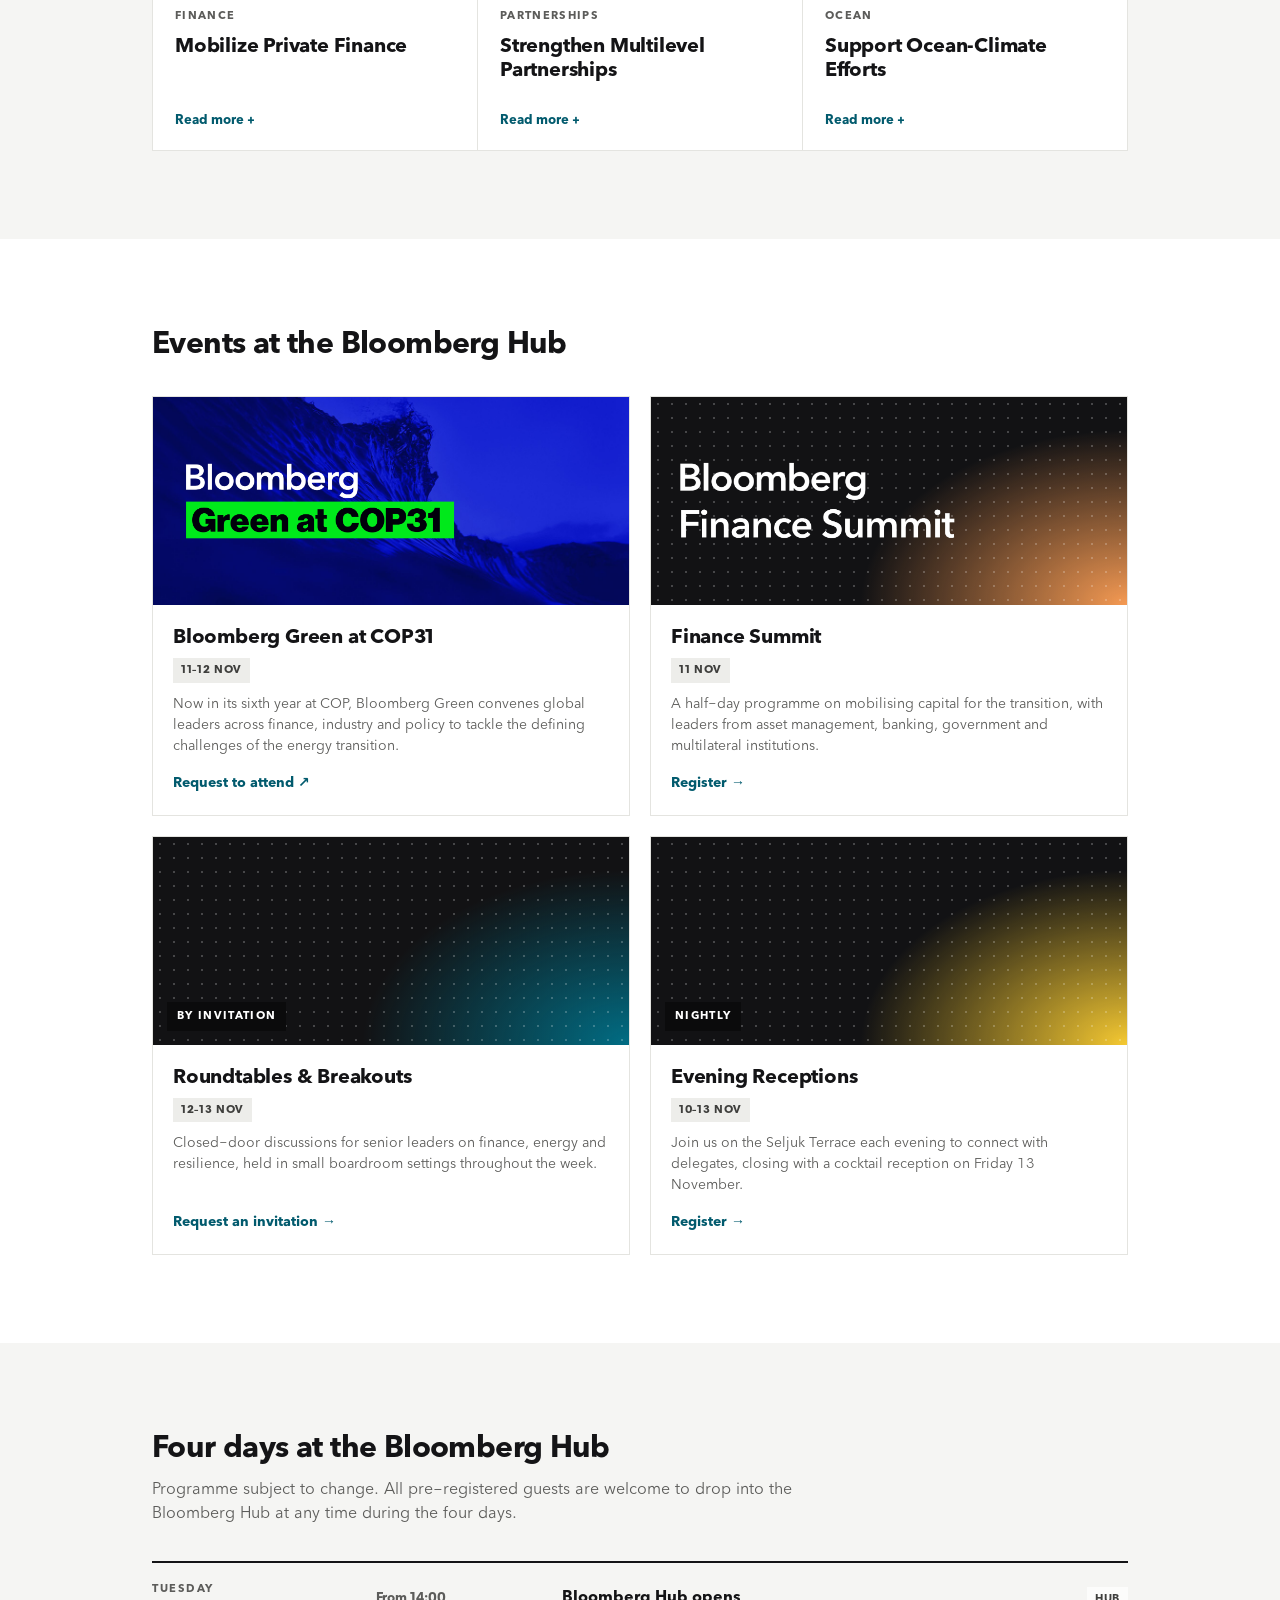
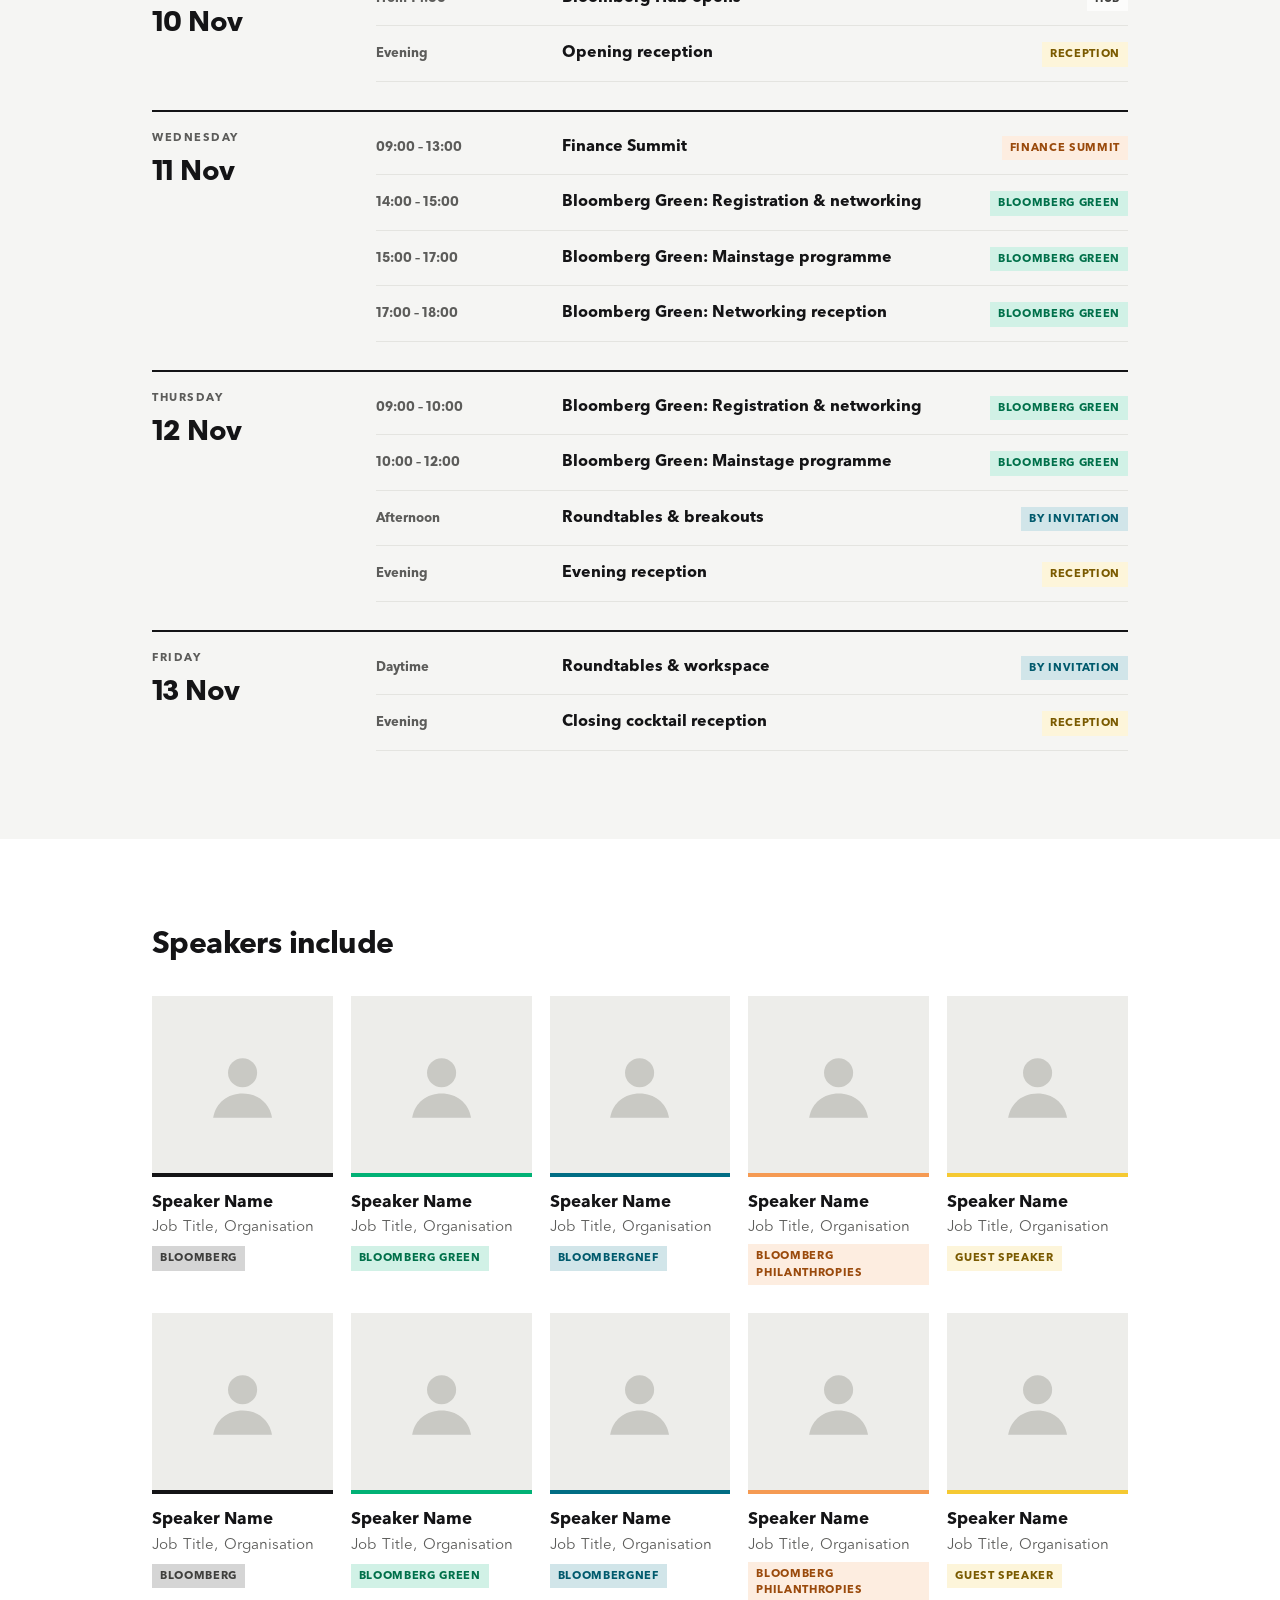
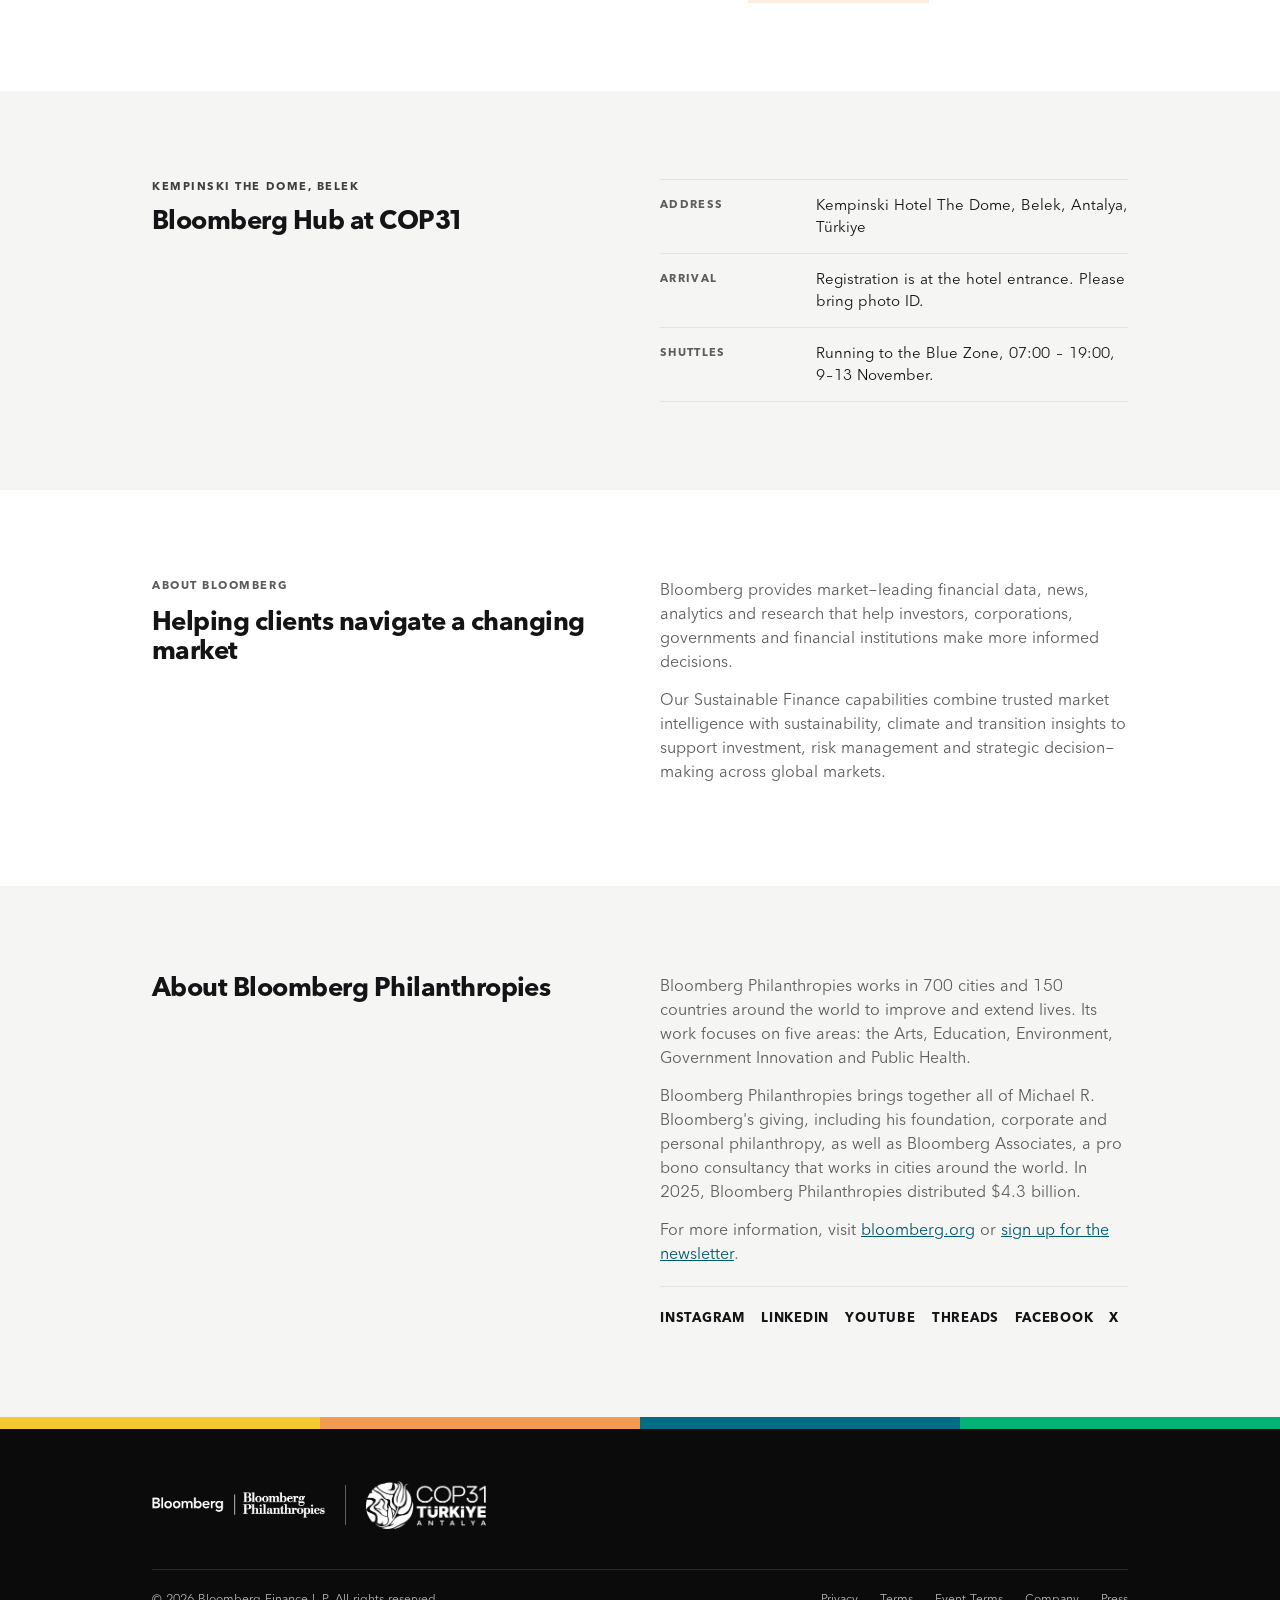
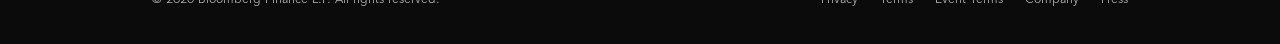
==== commit dddd9632: "Smaller headings on desktop" ====
--- a/index.html
+++ b/index.html
@@ -21,7 +21,7 @@
   <link rel="icon" href="assets/favicon.ico" sizes="any">
   <link rel="icon" type="image/png" sizes="32x32" href="assets/favicon-32.png">
   <meta name="theme-color" content="#000000">
-  <link rel="stylesheet" href="assets/styles.css?v=20261013172722">
+  <link rel="stylesheet" href="assets/styles.css?v=20261013175845">
 </head>
 <body>
 <a class="skip" href="#main">Skip to content</a>
@@ -395,6 +395,6 @@
   dlg.addEventListener('click', function (e) { if (e.target === dlg) dlg.close(); });
 })();
 </script>
-<script src="assets/nav.js?v=20261013172722"></script>
+<script src="assets/nav.js?v=20261013175845"></script>
 </body>
 </html>
--- a/assets/styles.css
+++ b/assets/styles.css
@@ -138,8 +138,8 @@
 .hero .container { position: relative; z-index: 1; padding-top: clamp(36px, 4.2vw, 53px); padding-bottom: clamp(72px, 8vw, 100px); }
 .hero-inner { max-width: 620px; }
 .hero .eyebrow { color: var(--yellow); font-size: 13px; margin-bottom: 16px; }
-.hero h1 { color: var(--white); font-size: clamp(40px, 6.2vw, 68px); font-weight: 600; letter-spacing: -.02em; line-height: 1.14; margin-bottom: 24px; }
-.hero .sub { font-size: clamp(15px, 1.5vw, 17px); font-weight: 700; margin: 0 0 10px; }
+.hero h1 { color: var(--white); font-size: clamp(36px, 5.4vw, 60px); font-weight: 600; letter-spacing: -.02em; line-height: 1.14; margin-bottom: 24px; }
+.hero .sub { font-size: clamp(12px, 1.2vw, 13.6px); font-weight: 700; margin: 0 0 10px; }
 .hero p { margin: 0 0 14px; color: rgba(255,255,255,.94); }
 .rule { width: 40px; height: 3px; background: var(--yellow); margin: 24px 0; border: 0; }
 .hero-logo { height: 64px; width: auto; margin-bottom: 28px; }
@@ -380,3 +380,5 @@
 html { background: var(--black); }
 body { background: var(--white); }
 .footer { padding-bottom: max(36px, env(safe-area-inset-bottom)); }
+/* h2-desktop-size: section headings 20% smaller on desktop */
+@media (min-width: 1025px) { .h2 { font-size: 30.2px; } .about .h2, .venue .h2 { font-size: 25.9px; } }
